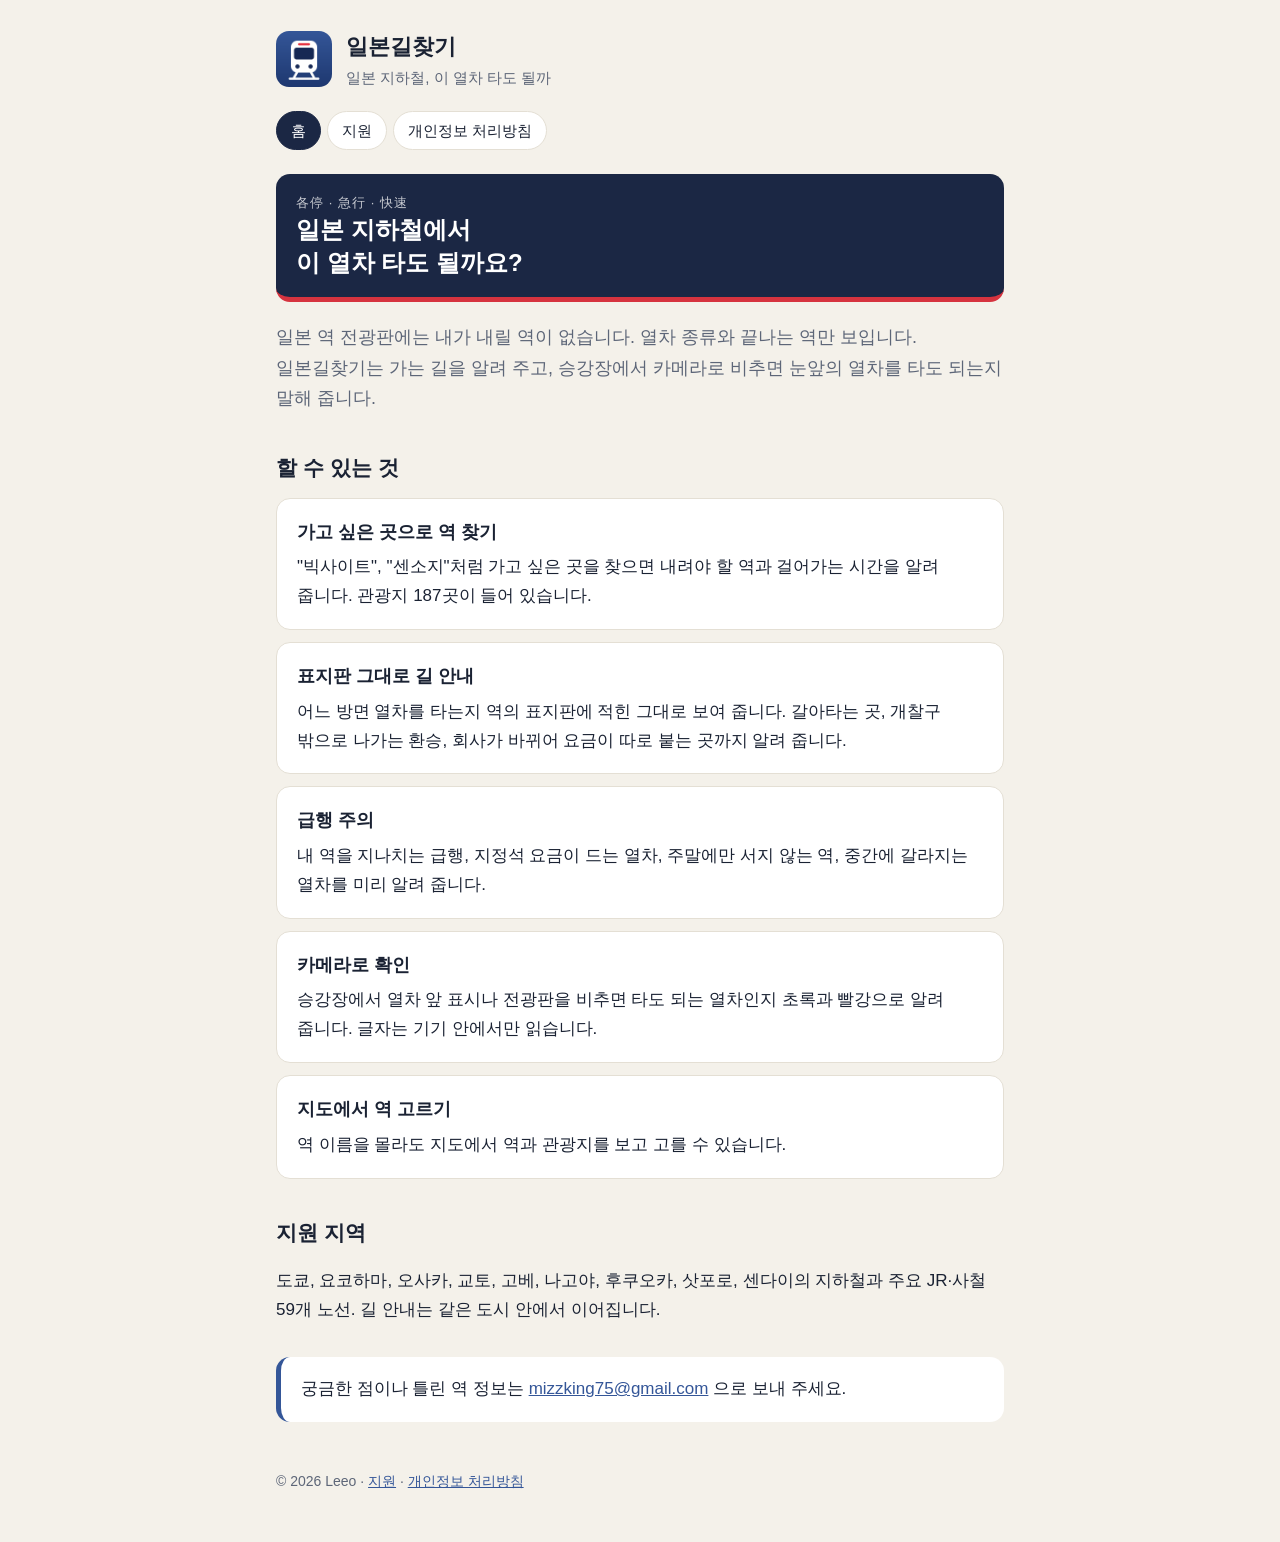
==== docs/index.html @ abe49763 "배포 준비: 스토어 문구·릴리즈 노트·스크린샷·헤더 그림(한국어), 소개·지원·개인정보 페이지, 급행 기준 소요 시간 - deploy.env (LOCALES=ko), predepl" ====
<!doctype html>
<html lang="ko">
<head>
<meta charset="utf-8">
<meta name="viewport" content="width=device-width,initial-scale=1">
<meta name="color-scheme" content="light dark">
<title>일본길찾기</title>
<meta name="description" content="일본 지하철에서 이 열차를 타도 되는지 카메라로 확인하는 길 안내 앱.">
<link rel="canonical" href="https://m1zz.github.io/JapanTransit/">
<link rel="alternate" hreflang="ko" href="https://m1zz.github.io/JapanTransit/">
<link rel="stylesheet" href="style.css">
<link rel="icon" href="icon.png">
<link rel="apple-touch-icon" href="icon.png">
</head>
<body>
<div class="container">

  <header class="site">
    <img src="icon.png" alt="일본길찾기 앱 아이콘">
    <div>
      <div class="title">일본길찾기</div>
      <div class="subtitle">일본 지하철, 이 열차 타도 될까</div>
    </div>
  </header>

  <nav class="pages" aria-label="페이지">
    <a href="index.html" aria-current="page">홈</a>
    <a href="support.html">지원</a>
    <a href="privacy.html">개인정보 처리방침</a>
  </nav>

  <main>
    <div class="sign">
      <div class="eyebrow">各停 · 急行 · 快速</div>
      <div class="big">일본 지하철에서<br>이 열차 타도 될까요?</div>
    </div>
    <p class="lead">일본 역 전광판에는 내가 내릴 역이 없습니다. 열차 종류와 끝나는 역만 보입니다.
    일본길찾기는 가는 길을 알려 주고, 승강장에서 카메라로 비추면 눈앞의 열차를 타도 되는지 말해 줍니다.</p>

    <h2>할 수 있는 것</h2>
    <div class="card">
      <h3>가고 싶은 곳으로 역 찾기</h3>
      <p>"빅사이트", "센소지"처럼 가고 싶은 곳을 찾으면 내려야 할 역과 걸어가는 시간을 알려 줍니다. 관광지 187곳이 들어 있습니다.</p>
    </div>
    <div class="card">
      <h3>표지판 그대로 길 안내</h3>
      <p>어느 방면 열차를 타는지 역의 표지판에 적힌 그대로 보여 줍니다. 갈아타는 곳, 개찰구 밖으로 나가는 환승, 회사가 바뀌어 요금이 따로 붙는 곳까지 알려 줍니다.</p>
    </div>
    <div class="card">
      <h3>급행 주의</h3>
      <p>내 역을 지나치는 급행, 지정석 요금이 드는 열차, 주말에만 서지 않는 역, 중간에 갈라지는 열차를 미리 알려 줍니다.</p>
    </div>
    <div class="card">
      <h3>카메라로 확인</h3>
      <p>승강장에서 열차 앞 표시나 전광판을 비추면 타도 되는 열차인지 초록과 빨강으로 알려 줍니다. 글자는 기기 안에서만 읽습니다.</p>
    </div>
    <div class="card">
      <h3>지도에서 역 고르기</h3>
      <p>역 이름을 몰라도 지도에서 역과 관광지를 보고 고를 수 있습니다.</p>
    </div>

    <h2>지원 지역</h2>
    <p>도쿄, 요코하마, 오사카, 교토, 고베, 나고야, 후쿠오카, 삿포로, 센다이의 지하철과 주요 JR·사철 59개 노선. 길 안내는 같은 도시 안에서 이어집니다.</p>

    <div class="contact">
      궁금한 점이나 틀린 역 정보는 <a href="mailto:mizzking75@gmail.com">mizzking75@gmail.com</a> 으로 보내 주세요.
    </div>
  </main>

  <footer class="site">
    © 2026 Leeo · <a href="support.html">지원</a> · <a href="privacy.html">개인정보 처리방침</a>
  </footer>
</div>
</body>
</html>
---- docs/style.css ----
:root {
  --paper: #F4F1EA; --card: #FFFFFF; --ink: #1A2233; --ink-soft: #5D6678;
  --hairline: #E4DFD4; --indigo: #345698; --vermilion: #D6333F; --sign: #1B2744;
}
@media (prefers-color-scheme: dark) {
  :root {
    --paper: #0E131E; --card: #182030; --ink: #ECEEF3; --ink-soft: #A3ABBB;
    --hairline: #273042; --indigo: #8FAEEE; --vermilion: #FF6B73; --sign: #222F4F;
  }
}
* { box-sizing: border-box; }
body {
  margin: 0; background: var(--paper); color: var(--ink);
  font: 17px/1.7 -apple-system, BlinkMacSystemFont, "Apple SD Gothic Neo", "Noto Sans KR", sans-serif;
  word-break: keep-all;
}
.container { max-width: 760px; margin: 0 auto; padding: 0 16px 48px; }
a { color: var(--indigo); }
header.site { display: flex; align-items: center; gap: 14px; padding: 28px 0 12px; }
header.site img { width: 56px; height: 56px; border-radius: 13px; }
header.site .title { font-size: 22px; font-weight: 800; }
header.site .subtitle { color: var(--ink-soft); font-size: 15px; }
nav.pages { display: flex; gap: 6px; flex-wrap: wrap; margin: 8px 0 24px; }
nav.pages a {
  padding: 6px 14px; border-radius: 999px; text-decoration: none; font-size: 15px;
  color: var(--ink); background: var(--card); border: 1px solid var(--hairline);
}
nav.pages a[aria-current] { background: var(--sign); color: #fff; border-color: var(--sign); }
h1 { font-size: 30px; line-height: 1.3; margin: 8px 0 8px; }
h2 { font-size: 21px; margin: 36px 0 12px; }
h3 { font-size: 18px; margin: 0 0 6px; }
.lead { color: var(--ink-soft); font-size: 18px; }
.sign {
  background: var(--sign); color: #fff; border-radius: 14px; padding: 18px 20px; margin: 20px 0;
  border-bottom: 5px solid var(--vermilion);
}
.sign .eyebrow { font-size: 13px; letter-spacing: .08em; opacity: .75; }
.sign .big { font-size: 24px; font-weight: 800; line-height: 1.35; }
.card {
  background: var(--card); border: 1px solid var(--hairline); border-radius: 14px;
  padding: 18px 20px; margin: 12px 0;
}
.card p { margin: 0; }
.card ul { margin: 6px 0 0; padding-left: 20px; }
.contact { margin-top: 32px; padding: 18px 20px; border-radius: 14px; background: var(--card); border-left: 5px solid var(--indigo); }
footer.site { margin-top: 48px; color: var(--ink-soft); font-size: 14px; }
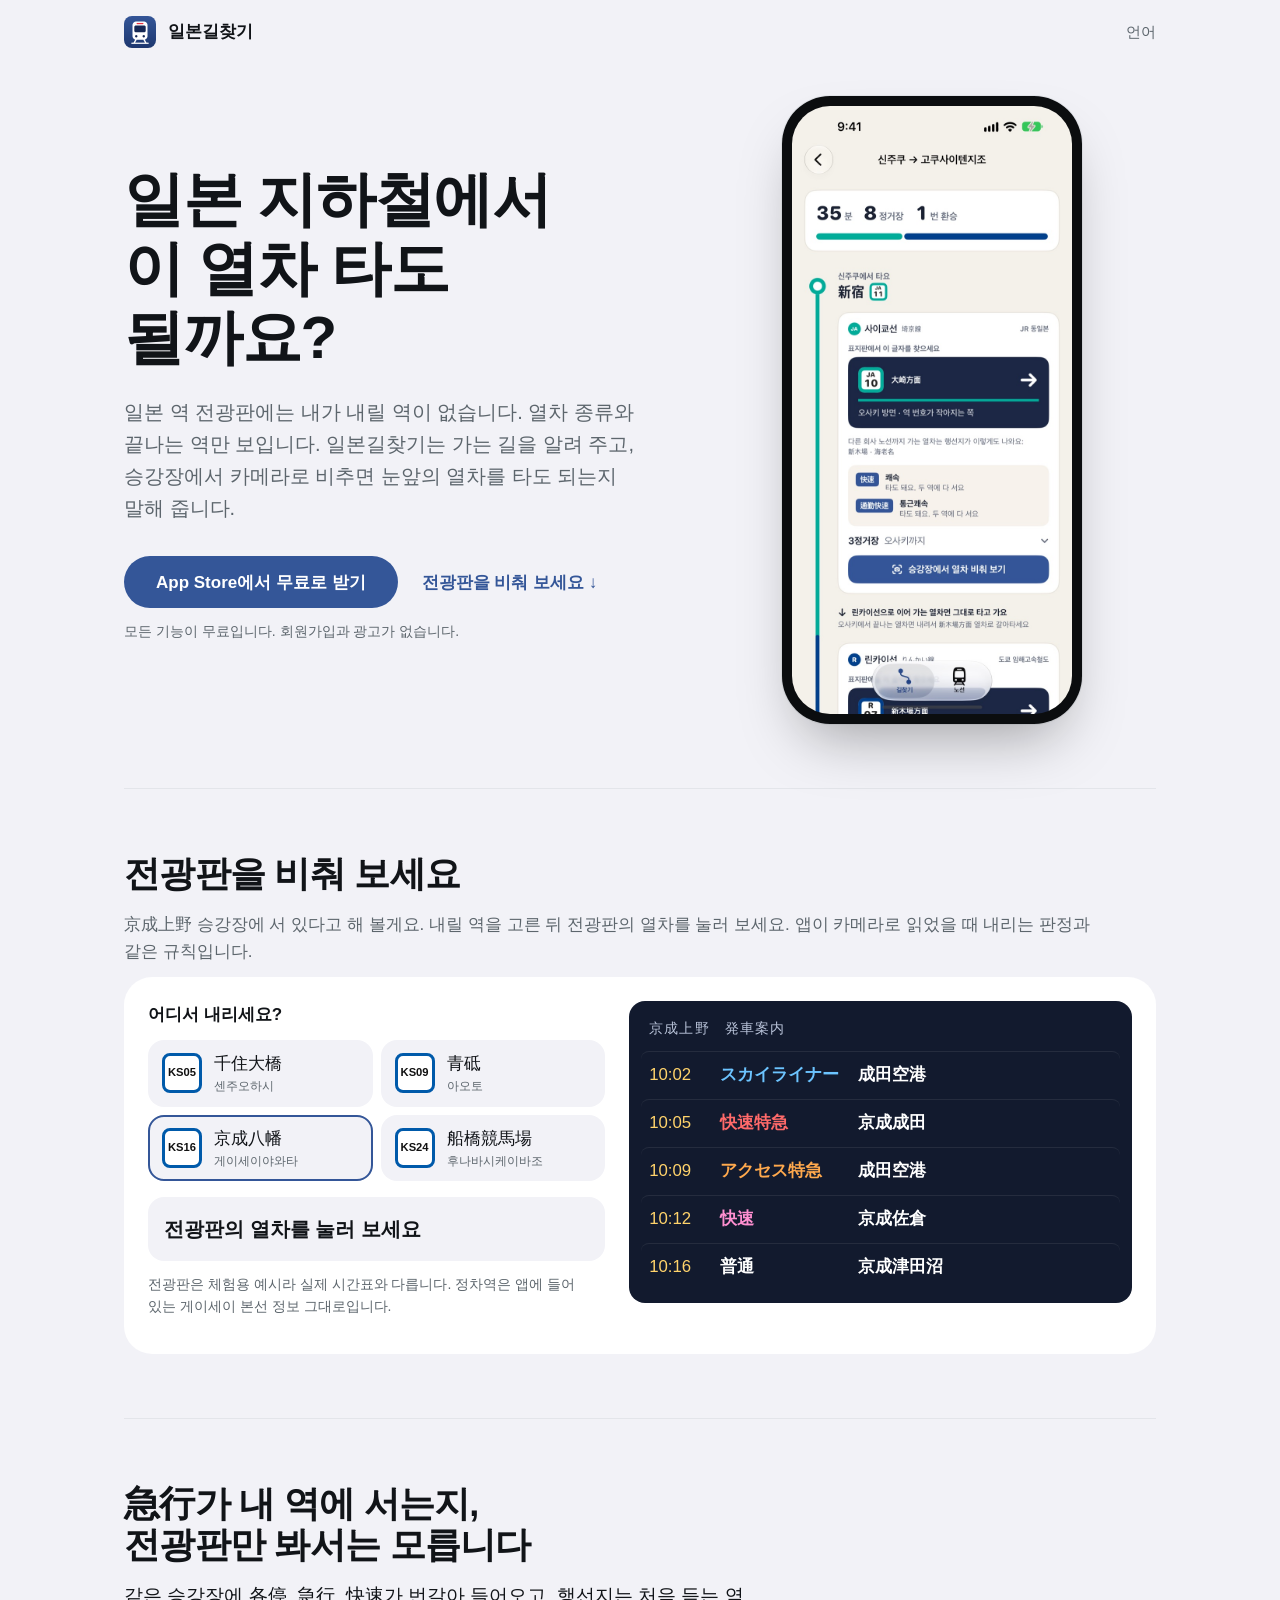
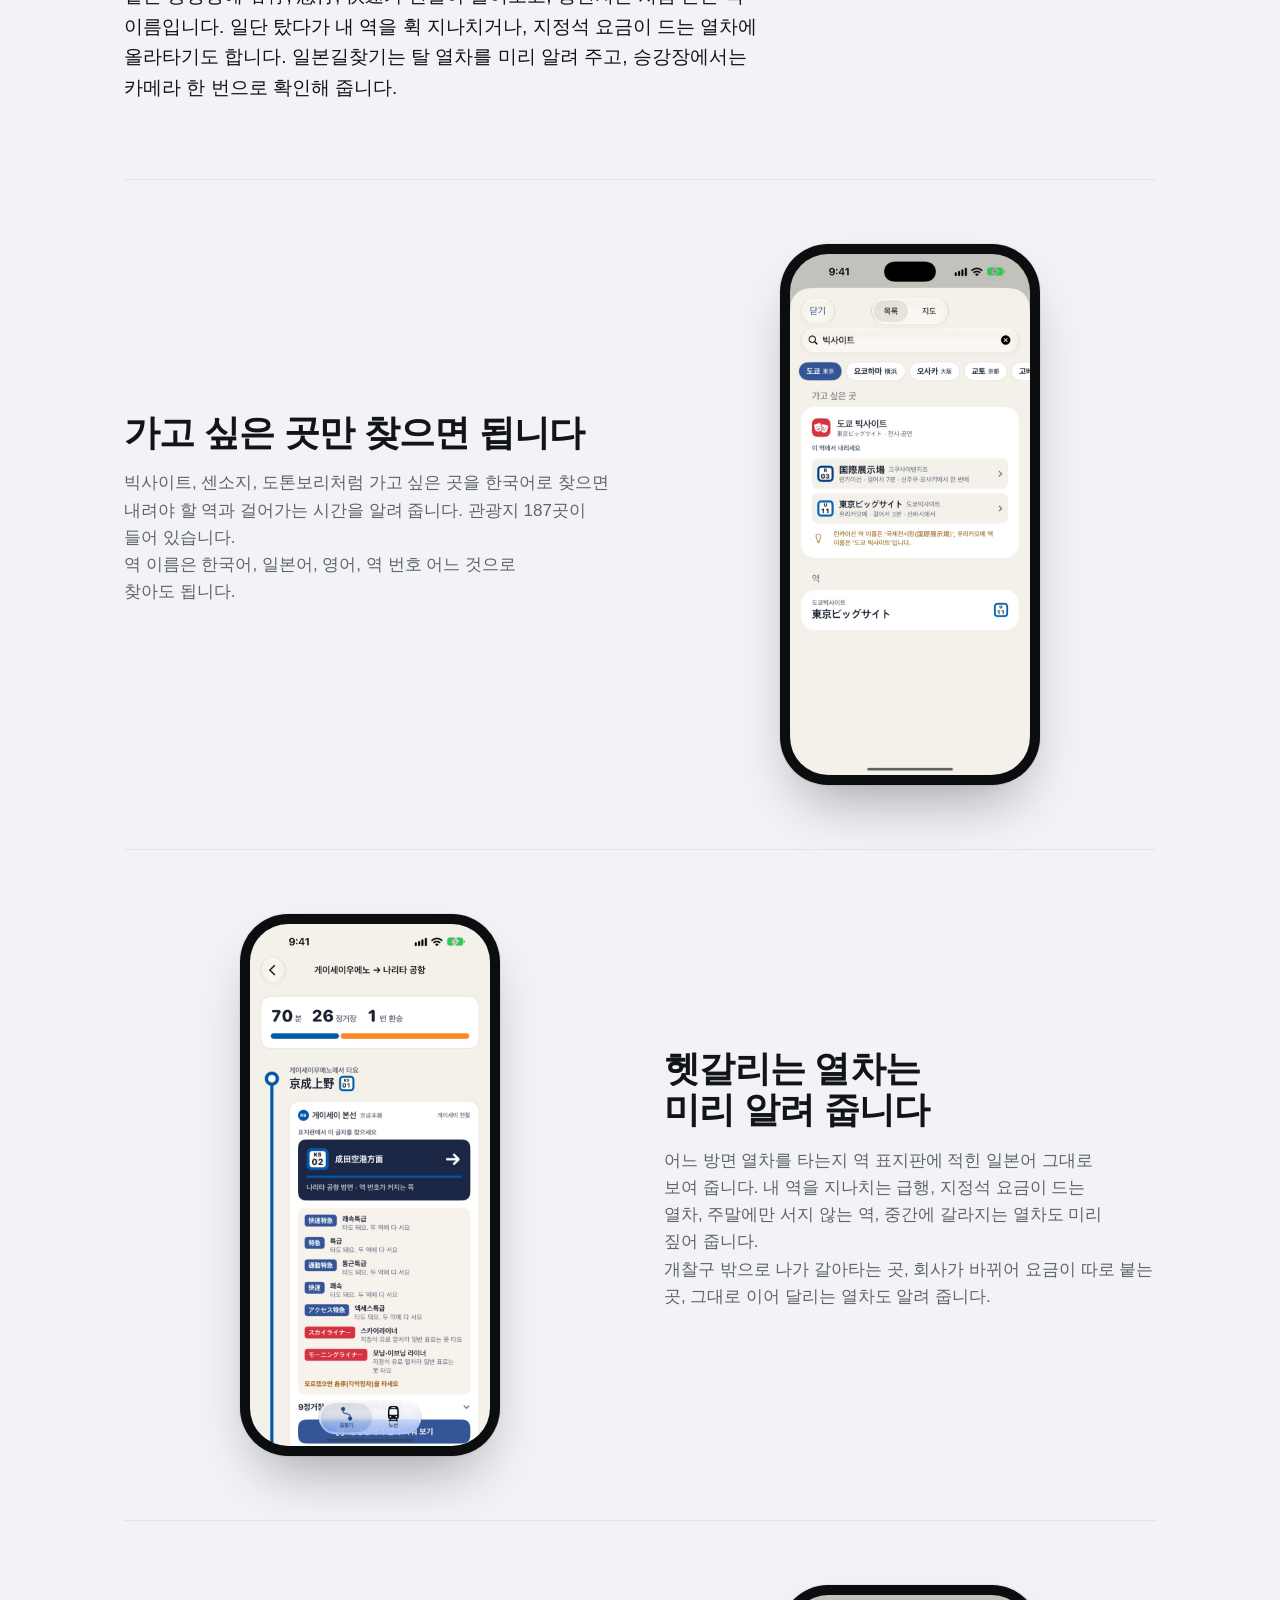
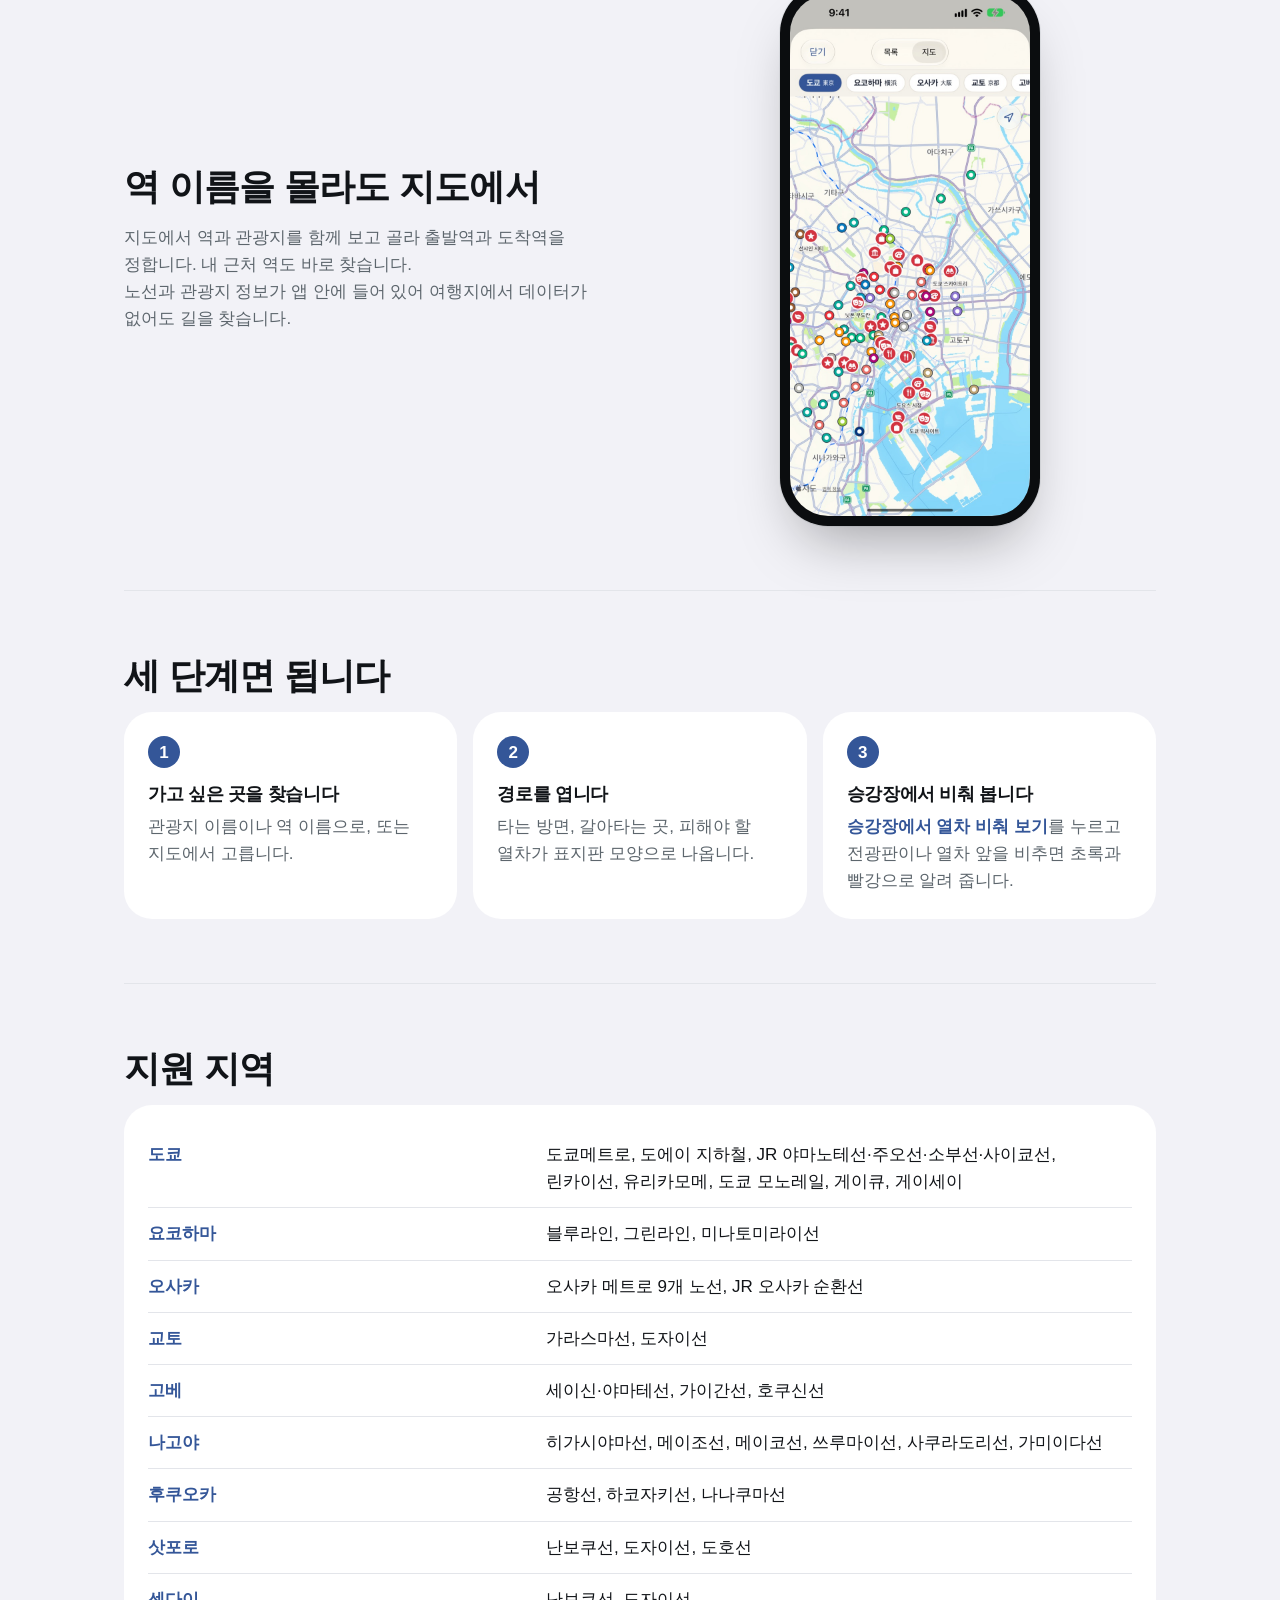
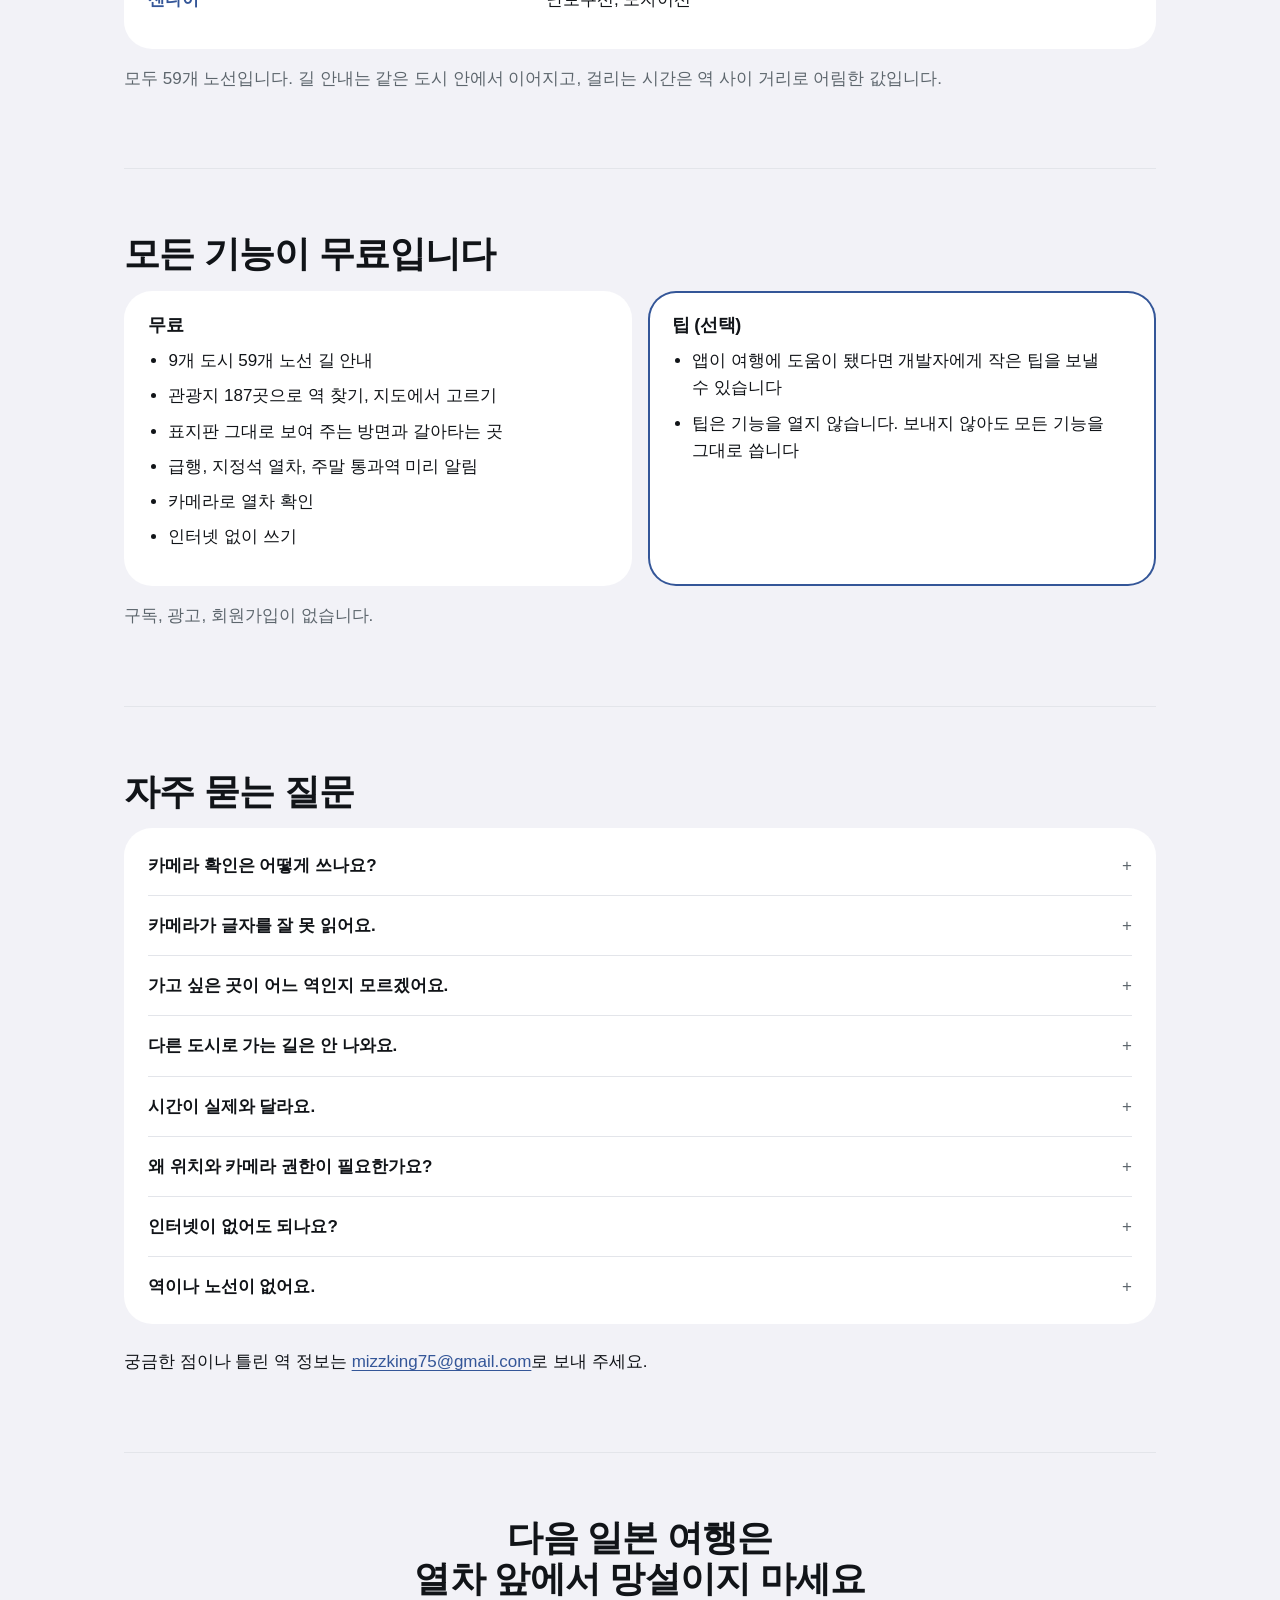
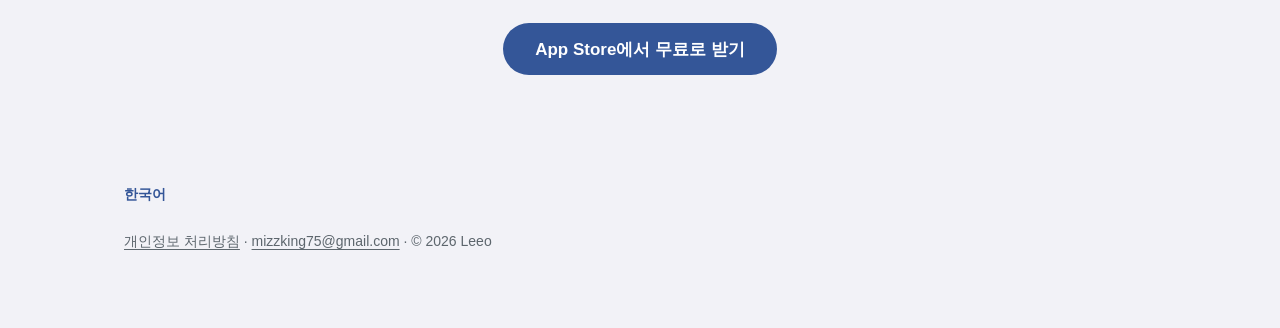
==== commit 64dfd799: "docs(소개 페이지): 공용 디자인으로 다시 만듦, 1개 언어, 전광판 판정 체험 Co-Authored-By: Claude Opus 5.5 <noreply@anthropic.co" ====
--- a/docs/index.html
+++ b/docs/index.html
@@ -1,75 +1,146 @@
 <!doctype html>
 <html lang="ko">
 <head>
-<meta charset="utf-8">
-<meta name="viewport" content="width=device-width,initial-scale=1">
-<meta name="color-scheme" content="light dark">
-<title>일본길찾기</title>
-<meta name="description" content="일본 지하철에서 이 열차를 타도 되는지 카메라로 확인하는 길 안내 앱.">
-<link rel="canonical" href="https://m1zz.github.io/JapanTransit/">
-<link rel="alternate" hreflang="ko" href="https://m1zz.github.io/JapanTransit/">
-<link rel="stylesheet" href="style.css">
-<link rel="icon" href="icon.png">
-<link rel="apple-touch-icon" href="icon.png">
+  <meta charset="utf-8">
+  <meta name="viewport" content="width=device-width, initial-scale=1">
+  <title>일본길찾기: 이 열차 타도 될까, 카메라로 확인하는 일본 지하철 안내</title>
+  <meta name="description" content="가고 싶은 곳만 찾으면 내릴 역과 타는 방면을 표지판 그대로 알려 주고, 승강장에서 열차를 비추면 타도 되는지 알려 주는 앱. 도쿄, 오사카 등 9개 도시.">
+  <meta name="theme-color" content="#345698" media="(prefers-color-scheme: light)">
+  <meta name="theme-color" content="#0E131E" media="(prefers-color-scheme: dark)">
+  <meta name="apple-itunes-app" content="app-id=6827173470">
+  <link rel="canonical" href="https://m1zz.github.io/JapanTransit/">
+  <link rel="alternate" hreflang="ko" href="https://m1zz.github.io/JapanTransit/">
+  <link rel="alternate" hreflang="x-default" href="https://m1zz.github.io/JapanTransit/">
+  <meta property="og:type" content="website">
+  <meta property="og:title" content="일본길찾기: 이 열차 타도 될까, 카메라로 확인하는 일본 지하철 안내">
+  <meta property="og:description" content="가고 싶은 곳만 찾으면 내릴 역과 타는 방면을 표지판 그대로 알려 주고, 승강장에서 열차를 비추면 타도 되는지 알려 주는 앱. 도쿄, 오사카 등 9개 도시.">
+  <meta property="og:url" content="https://m1zz.github.io/JapanTransit/">
+  <meta property="og:image" content="https://m1zz.github.io/JapanTransit/img/ko/og.jpg">
+  <meta name="twitter:card" content="summary_large_image">
+  <link rel="icon" href="icon.png">
+  <link rel="apple-touch-icon" href="icon.png">
+  <link rel="stylesheet" href="site.css">
+  <link rel="stylesheet" href="demo.css">
+  <style>:root{--accent:#345698}@media (prefers-color-scheme:dark){:root{--accent:#8FAEEE}}</style>
+  <script>document.documentElement.classList.add("js")</script>
 </head>
 <body>
-<div class="container">
-
-  <header class="site">
-    <img src="icon.png" alt="일본길찾기 앱 아이콘">
-    <div>
-      <div class="title">일본길찾기</div>
-      <div class="subtitle">일본 지하철, 이 열차 타도 될까</div>
-    </div>
+  <a class="skip" href="#main">본문으로 건너뛰기</a>
+  <header class="bar">
+    <a class="brand" href=""><img src="icon.png" alt="" width="32" height="32">일본길찾기</a>
+    <a class="lang-link" href="#languages">언어</a>
   </header>
 
-  <nav class="pages" aria-label="페이지">
-    <a href="index.html" aria-current="page">홈</a>
-    <a href="support.html">지원</a>
-    <a href="privacy.html">개인정보 처리방침</a>
-  </nav>
+  <main id="main">
+    <section class="hero">
+      <div class="copy">
+        <h1>일본 지하철에서<br>이 열차 타도 될까요?</h1>
+        <p class="lead">일본 역 전광판에는 내가 내릴 역이 없습니다. 열차 종류와 끝나는 역만 보입니다. 일본길찾기는 가는 길을 알려 주고, 승강장에서 카메라로 비추면 눈앞의 열차를 타도 되는지 말해 줍니다.</p>
+        <div class="actions"><a class="cta" href="https://apps.apple.com/app/id6827173470">App Store에서 무료로 받기</a><a class="try" href="#try">전광판을 비춰 보세요 ↓</a></div>
+        <p class="muted small">모든 기능이 무료입니다. 회원가입과 광고가 없습니다.</p>
+      </div>
+      <div class="phone"><img src="img/ko/route.jpg" alt="일본 지하철에서 이 열차 타도 될까요?" width="720" height="1564" decoding="async"></div>
+    </section>
 
-  <main>
-    <div class="sign">
-      <div class="eyebrow">各停 · 急行 · 快速</div>
-      <div class="big">일본 지하철에서<br>이 열차 타도 될까요?</div>
-    </div>
-    <p class="lead">일본 역 전광판에는 내가 내릴 역이 없습니다. 열차 종류와 끝나는 역만 보입니다.
-    일본길찾기는 가는 길을 알려 주고, 승강장에서 카메라로 비추면 눈앞의 열차를 타도 되는지 말해 줍니다.</p>
 
-    <h2>할 수 있는 것</h2>
-    <div class="card">
-      <h3>가고 싶은 곳으로 역 찾기</h3>
-      <p>"빅사이트", "센소지"처럼 가고 싶은 곳을 찾으면 내려야 할 역과 걸어가는 시간을 알려 줍니다. 관광지 187곳이 들어 있습니다.</p>
-    </div>
-    <div class="card">
-      <h3>표지판 그대로 길 안내</h3>
-      <p>어느 방면 열차를 타는지 역의 표지판에 적힌 그대로 보여 줍니다. 갈아타는 곳, 개찰구 밖으로 나가는 환승, 회사가 바뀌어 요금이 따로 붙는 곳까지 알려 줍니다.</p>
-    </div>
-    <div class="card">
-      <h3>급행 주의</h3>
-      <p>내 역을 지나치는 급행, 지정석 요금이 드는 열차, 주말에만 서지 않는 역, 중간에 갈라지는 열차를 미리 알려 줍니다.</p>
-    </div>
-    <div class="card">
-      <h3>카메라로 확인</h3>
-      <p>승강장에서 열차 앞 표시나 전광판을 비추면 타도 되는 열차인지 초록과 빨강으로 알려 줍니다. 글자는 기기 안에서만 읽습니다.</p>
-    </div>
-    <div class="card">
-      <h3>지도에서 역 고르기</h3>
-      <p>역 이름을 몰라도 지도에서 역과 관광지를 보고 고를 수 있습니다.</p>
-    </div>
+    <section class="reveal" id="try">
+      <h2>전광판을 비춰 보세요</h2>
+      <p class="muted">京成上野 승강장에 서 있다고 해 볼게요. 내릴 역을 고른 뒤 전광판의 열차를 눌러 보세요. 앱이 카메라로 읽었을 때 내리는 판정과 같은 규칙입니다.</p>
+      <div id="demo" class="card demo-card" data-text="{&quot;title&quot;: &quot;전광판을 비춰 보세요&quot;, &quot;lead&quot;: &quot;京成上野 승강장에 서 있다고 해 볼게요. 내릴 역을 고른 뒤 전광판의 열차를 눌러 보세요. 앱이 카메라로 읽었을 때 내리는 판정과 같은 규칙입니다.&quot;, &quot;pick&quot;: &quot;어디서 내리세요?&quot;, &quot;board&quot;: &quot;京成上野　発車案内&quot;, &quot;idle&quot;: &quot;전광판의 열차를 눌러 보세요&quot;, &quot;ok&quot;: &quot;타세요&quot;, &quot;okDetail&quot;: &quot;{dest}({destKo}) 방향이 맞아요. {name} 열차는 {to}에 서요.&quot;, &quot;skip&quot;: &quot;이 열차는 타지 마세요&quot;, &quot;skipDetail&quot;: &quot;{name} 열차는 {to}에 서지 않아요. 모든 역에 서는 普通(보통)을 타세요.&quot;, &quot;paidDetail&quot;: &quot;지정석 유료 열차라 일반 표로는 못 타요. 모든 역에 서는 普通(보통)을 타세요.&quot;, &quot;note&quot;: &quot;전광판은 체험용 예시라 실제 시간표와 다릅니다. 정차역은 앱에 들어 있는 게이세이 본선 정보 그대로입니다.&quot;}"></div>
+    </section>
 
-    <h2>지원 지역</h2>
-    <p>도쿄, 요코하마, 오사카, 교토, 고베, 나고야, 후쿠오카, 삿포로, 센다이의 지하철과 주요 JR·사철 59개 노선. 길 안내는 같은 도시 안에서 이어집니다.</p>
+    <section class="problem reveal">
+      <h2>急行가 내 역에 서는지, 전광판만 봐서는 모릅니다</h2>
+      <p>같은 승강장에 各停, 急行, 快速가 번갈아 들어오고, 행선지는 처음 듣는 역 이름입니다. 일단 탔다가 내 역을 휙 지나치거나, 지정석 요금이 드는 열차에 올라타기도 합니다. 일본길찾기는 탈 열차를 미리 알려 주고, 승강장에서는 카메라 한 번으로 확인해 줍니다.</p>
+    </section>
 
-    <div class="contact">
-      궁금한 점이나 틀린 역 정보는 <a href="mailto:mizzking75@gmail.com">mizzking75@gmail.com</a> 으로 보내 주세요.
-    </div>
+    <section class="feature reveal">
+      <div class="copy">
+        <h2>가고 싶은 곳만 찾으면 됩니다</h2>
+        <p>빅사이트, 센소지, 도톤보리처럼 가고 싶은 곳을 한국어로 찾으면 내려야 할 역과 걸어가는 시간을 알려 줍니다. 관광지 187곳이 들어 있습니다.<br>역 이름은 한국어, 일본어, 영어, 역 번호 어느 것으로 찾아도 됩니다.</p>
+      </div>
+      <div class="phone"><img src="img/ko/place.jpg" alt="가고 싶은 곳만 찾으면 됩니다" width="720" height="1564" loading="lazy" decoding="async"></div>
+    </section>
+
+    <section class="feature reveal">
+      <div class="copy">
+        <h2>헷갈리는 열차는 미리 알려 줍니다</h2>
+        <p>어느 방면 열차를 타는지 역 표지판에 적힌 일본어 그대로 보여 줍니다. 내 역을 지나치는 급행, 지정석 요금이 드는 열차, 주말에만 서지 않는 역, 중간에 갈라지는 열차도 미리 짚어 줍니다.<br>개찰구 밖으로 나가 갈아타는 곳, 회사가 바뀌어 요금이 따로 붙는 곳, 그대로 이어 달리는 열차도 알려 줍니다.</p>
+      </div>
+      <div class="phone"><img src="img/ko/express.jpg" alt="헷갈리는 열차는 미리 알려 줍니다" width="720" height="1564" loading="lazy" decoding="async"></div>
+    </section>
+
+    <section class="feature reveal">
+      <div class="copy">
+        <h2>역 이름을 몰라도 지도에서</h2>
+        <p>지도에서 역과 관광지를 함께 보고 골라 출발역과 도착역을 정합니다. 내 근처 역도 바로 찾습니다.<br>노선과 관광지 정보가 앱 안에 들어 있어 여행지에서 데이터가 없어도 길을 찾습니다.</p>
+      </div>
+      <div class="phone"><img src="img/ko/map.jpg" alt="역 이름을 몰라도 지도에서" width="720" height="1564" loading="lazy" decoding="async"></div>
+    </section>
+
+    <section class="reveal">
+      <h2>세 단계면 됩니다</h2>
+      <ol class="steps"><li class="card"><span class="n">1</span><h3>가고 싶은 곳을 찾습니다</h3><p>관광지 이름이나 역 이름으로, 또는 지도에서 고릅니다.</p></li>
+<li class="card"><span class="n">2</span><h3>경로를 엽니다</h3><p>타는 방면, 갈아타는 곳, 피해야 할 열차가 표지판 모양으로 나옵니다.</p></li>
+<li class="card"><span class="n">3</span><h3>승강장에서 비춰 봅니다</h3><p><code>승강장에서 열차 비춰 보기</code>를 누르고 전광판이나 열차 앞을 비추면 초록과 빨강으로 알려 줍니다.</p></li></ol>
+    </section>
+
+    <section class="reveal" id="commands">
+      <h2>지원 지역</h2>
+      <div class="card table">
+        <dl><div><dt>도쿄</dt><dd>도쿄메트로, 도에이 지하철, JR 야마노테선·주오선·소부선·사이쿄선, 린카이선, 유리카모메, 도쿄 모노레일, 게이큐, 게이세이</dd></div><div><dt>요코하마</dt><dd>블루라인, 그린라인, 미나토미라이선</dd></div><div><dt>오사카</dt><dd>오사카 메트로 9개 노선, JR 오사카 순환선</dd></div><div><dt>교토</dt><dd>가라스마선, 도자이선</dd></div><div><dt>고베</dt><dd>세이신·야마테선, 가이간선, 호쿠신선</dd></div><div><dt>나고야</dt><dd>히가시야마선, 메이조선, 메이코선, 쓰루마이선, 사쿠라도리선, 가미이다선</dd></div><div><dt>후쿠오카</dt><dd>공항선, 하코자키선, 나나쿠마선</dd></div><div><dt>삿포로</dt><dd>난보쿠선, 도자이선, 도호선</dd></div><div><dt>센다이</dt><dd>난보쿠선, 도자이선</dd></div></dl>
+      </div>
+      <p class="muted">모두 59개 노선입니다. 길 안내는 같은 도시 안에서 이어지고, 걸리는 시간은 역 사이 거리로 어림한 값입니다.</p>
+    </section>
+
+
+    <section class="reveal" id="pricing">
+      <h2>모든 기능이 무료입니다</h2>
+      <div class="plans">
+        <div class="card plan free">
+          <h3>무료</h3>
+          <ul><li>9개 도시 59개 노선 길 안내</li><li>관광지 187곳으로 역 찾기, 지도에서 고르기</li><li>표지판 그대로 보여 주는 방면과 갈아타는 곳</li><li>급행, 지정석 열차, 주말 통과역 미리 알림</li><li>카메라로 열차 확인</li><li>인터넷 없이 쓰기</li></ul>
+          
+        </div>
+        <div class="card plan pro">
+          <h3>팁 (선택)</h3>
+          <ul><li>앱이 여행에 도움이 됐다면 개발자에게 작은 팁을 보낼 수 있습니다</li><li>팁은 기능을 열지 않습니다. 보내지 않아도 모든 기능을 그대로 씁니다</li></ul>
+          
+        </div>
+      </div>
+      <p class="muted">구독, 광고, 회원가입이 없습니다.</p>
+    </section>
+
+    <section class="reveal" id="faq">
+      <h2>자주 묻는 질문</h2>
+      <div class="faq"><details><summary>카메라 확인은 어떻게 쓰나요?</summary><p>경로를 연 뒤 타는 구간의 <code>승강장에서 열차 비춰 보기</code>를 누르고, 승강장의 전광판이나 열차 앞의 행선지 표시를 화면에 크게 비춰 주세요. 초록이면 타도 되는 열차, 빨강이면 반대 방향이거나 내 역에 서지 않는 열차입니다.</p></details>
+<details><summary>카메라가 글자를 잘 못 읽어요.</summary><p>어둡거나 멀거나 비스듬하면 읽기 어렵습니다. 가까이서 정면으로 비춰 보세요. 결과는 참고용이니, 헷갈리면 역의 표지판과 안내도 함께 확인해 주세요.</p></details>
+<details><summary>가고 싶은 곳이 어느 역인지 모르겠어요.</summary><p>역 고르기 화면에서 관광지 이름을 한국어나 일본어로 찾아보세요. 가까운 역과 걸어가는 시간이 함께 나옵니다. 위쪽의 <code>지도</code>로 바꾸면 관광지와 역을 지도에서 함께 볼 수 있습니다.</p></details>
+<details><summary>다른 도시로 가는 길은 안 나와요.</summary><p>지금은 같은 도시 안의 지하철과 전철만 잇습니다. 도쿄에서 오사카처럼 신칸센으로 가는 길은 아직 안내하지 않습니다.</p></details>
+<details><summary>시간이 실제와 달라요.</summary><p>걸리는 시간은 역 사이 거리로 어림한 값입니다. 실제 시간표와 운행 상황은 역의 안내를 따라 주세요.</p></details>
+<details><summary>왜 위치와 카메라 권한이 필요한가요?</summary><p>위치는 내 근처 역을 찾을 때만, 카메라는 전광판과 열차 앞 표시를 읽을 때만 씁니다. 둘 다 기기 안에서만 쓰고 저장하거나 보내지 않습니다. 허용하지 않아도 역을 직접 골라 길 안내를 쓸 수 있습니다.</p></details>
+<details><summary>인터넷이 없어도 되나요?</summary><p>네. 노선과 관광지 정보가 앱 안에 들어 있어 길 찾기와 카메라 확인 모두 인터넷 없이 됩니다.</p></details>
+<details><summary>역이나 노선이 없어요.</summary><p>역 이름과 노선을 메일로 알려 주시면 다음 업데이트에 반영하겠습니다. 틀린 역 정보도 알려 주세요.</p></details></div>
+      <p class="contact">궁금한 점이나 틀린 역 정보는 <a href="mailto:mizzking75@gmail.com">mizzking75@gmail.com</a>로 보내 주세요.</p>
+    </section>
+
+    <section class="closing reveal">
+      <h2>다음 일본 여행은<br>열차 앞에서 망설이지 마세요</h2>
+      <a class="cta" href="https://apps.apple.com/app/id6827173470">App Store에서 무료로 받기</a>
+    </section>
   </main>
 
-  <footer class="site">
-    © 2026 Leeo · <a href="support.html">지원</a> · <a href="privacy.html">개인정보 처리방침</a>
+  <footer>
+    <nav id="languages" class="langs" aria-label="언어"><a href="" hreflang="ko" lang="ko" aria-current="page">한국어</a></nav>
+    <p><a href="privacy.html">개인정보 처리방침</a> · <a href="mailto:mizzking75@gmail.com">mizzking75@gmail.com</a> · © 2026 Leeo</p>
   </footer>
-</div>
+
+  <script>
+    const io = new IntersectionObserver(es => es.forEach(e => {
+      if (e.isIntersecting) { e.target.classList.add("in"); io.unobserve(e.target) }
+    }), { rootMargin: "0px 0px -10% 0px" });
+    document.querySelectorAll(".reveal").forEach(el => io.observe(el));
+  </script>
+  <script src="demo.js"></script>
 </body>
 </html>
--- a/docs/site.css
+++ b/docs/site.css
@@ -0,0 +1,157 @@
+/* 앱 소개 페이지 공용 디자인. sitegen.py 가 각 레포 docs/ 로 복사한다 — 여기서만 고친다.
+   앱마다 다른 것은 --accent 하나(페이지 <style> 에서 넣는다). */
+
+:root {
+  --bg: #f2f2f7; --surface: #fff; --text: #111418; --muted: #5d666d; --line: #e3e5ea;
+  --on-accent: #fff;
+  --r-outer: 28px; --r-inner: 16px;          /* 안쪽 = 바깥 - 여백(12) */
+  --s1: 4px; --s2: 8px; --s3: 12px; --s4: 16px; --s5: 24px; --s6: 32px; --s7: 48px; --s8: 64px; --s9: 96px;
+  --ease: cubic-bezier(0.22, 1, 0.36, 1);
+  color-scheme: light dark;
+}
+@media (prefers-color-scheme: dark) {
+  :root { --bg: #0a0d0f; --surface: #141a1d; --text: #eef3f5; --muted: #93a0a6; --line: #232c30; --on-accent: #0a0d0f; }
+}
+
+* { box-sizing: border-box; }
+html { scroll-behavior: smooth; -webkit-text-size-adjust: 100%; }
+body {
+  margin: 0; background: var(--bg); color: var(--text);
+  font: 17px/1.6 -apple-system, BlinkMacSystemFont, "SF Pro Text", "Apple SD Gothic Neo", "Hiragino Sans",
+        "PingFang SC", "Segoe UI", Roboto, "Noto Sans", "Noto Sans KR", "Noto Sans JP", "Noto Sans SC", sans-serif;
+  -webkit-font-smoothing: antialiased;
+}
+:lang(ko) { word-break: keep-all; }
+:lang(ja) { word-break: auto-phrase; }   /* 일본어: 단어 가운데서 줄이 바뀌지 않게 (지원하는 브라우저만) */
+h1, h2, h3 { text-wrap: balance; margin: 0; line-height: 1.15; letter-spacing: -0.02em; }
+p, li, dd, summary { text-wrap: pretty; }
+h1 { font-size: clamp(2.25rem, 6vw, 3.75rem); font-weight: 700; }
+h2 { font-size: clamp(1.625rem, 3.6vw, 2.25rem); font-weight: 700; margin-bottom: var(--s4); }
+h3 { font-size: 1.125rem; font-weight: 600; }
+p { margin: 0 0 var(--s3); }
+a { color: var(--accent); text-underline-offset: 3px; }
+code { font: inherit; font-weight: 600; color: var(--accent); }
+.muted { color: var(--muted); }
+.small { font-size: 0.875rem; }
+
+/* 키보드 사용자: 본문 바로가기, 눈에 보이는 초점 */
+.skip { position: absolute; left: var(--s4); top: -100px; padding: var(--s2) var(--s4);
+        background: var(--surface); border-radius: var(--r-inner); z-index: 10; }
+.skip:focus { top: var(--s4); }
+:focus-visible { outline: 3px solid var(--accent); outline-offset: 3px; border-radius: 8px; }
+
+/* 위 막대 */
+.bar { display: flex; align-items: center; justify-content: space-between;
+       max-width: 1080px; margin: 0 auto; padding: var(--s4) var(--s5); }
+.brand { display: flex; align-items: center; gap: var(--s3); color: var(--text); text-decoration: none; font-weight: 600; }
+.brand img { border-radius: 8px; }
+.lang-link { color: var(--muted); text-decoration: none; font-size: 0.9375rem; }
+.lang-link:hover { color: var(--text); }
+
+main { max-width: 1080px; margin: 0 auto; padding: 0 var(--s5); }
+main > section { padding: var(--s8) 0; }
+main > section + section { border-top: 1px solid var(--line); }
+
+/* 첫 화면: 무엇을 해 주는지 + 받기 + 실제 화면 */
+.hero { display: grid; grid-template-columns: 1.2fr 1fr; gap: var(--s7); align-items: center; padding-top: var(--s6) !important; }
+.hero h1 { margin-bottom: var(--s5); max-width: 14em; }
+.lead { font-size: 1.25rem; color: var(--muted); max-width: 32em; margin-bottom: var(--s6); }
+
+.cta { display: inline-flex; align-items: center; min-height: 52px; padding: 0 var(--s6);
+       background: var(--accent); color: var(--on-accent); border-radius: 999px;
+       font-weight: 600; text-decoration: none; margin-bottom: var(--s3);
+       transition: transform .2s var(--ease), filter .2s var(--ease), box-shadow .2s var(--ease); }
+.cta:hover { filter: brightness(1.08); transform: translateY(-1px);
+             box-shadow: 0 8px 24px color-mix(in srgb, var(--accent) 35%, transparent); }
+.cta:active { transform: translateY(0) scale(.98); filter: brightness(.95); }
+
+.actions { display: flex; flex-wrap: wrap; align-items: center; gap: var(--s2) var(--s5); }
+.try { font-weight: 600; text-decoration: none; margin-bottom: var(--s3); }
+.try:hover { text-decoration: underline; }
+
+/* 아이폰 화면 */
+.phone { justify-self: center; width: min(300px, 72vw); padding: 10px; border-radius: 48px;
+         background: #0b0d0f; box-shadow: 0 30px 60px -20px rgb(0 0 0 / .35), 0 0 0 1px var(--line); }
+.phone img, .phone video { display: block; width: 100%; height: auto; border-radius: 38px; }
+.plain { justify-self: center; width: 100%; }
+.plain img, .plain video { display: block; width: 100%; height: auto; border-radius: var(--r-inner);
+                           box-shadow: 0 24px 48px -20px rgb(0 0 0 / .3), 0 0 0 1px var(--line); }
+
+/* 문제 */
+.problem > * { max-width: 40rem; }
+.problem p { font-size: 1.1875rem; }
+
+/* 좋아지는 점: 글과 화면을 번갈아 */
+.feature { display: grid; grid-template-columns: 1fr 1fr; gap: var(--s7); align-items: center; }
+.feature:nth-of-type(odd) .copy { order: 2; }
+.feature .phone { width: min(260px, 66vw); }
+.feature .plain { max-width: 520px; }
+.feature p { font-size: 1.0625rem; color: var(--muted); max-width: 30em; }
+
+/* 시작하기 */
+.card { background: var(--surface); border-radius: var(--r-outer); padding: var(--s5); }
+.steps { list-style: none; padding: 0; margin: 0; display: grid; grid-template-columns: repeat(3, 1fr); gap: var(--s4); }
+.steps .n { display: inline-grid; place-items: center; width: 32px; height: 32px; border-radius: 50%;
+            background: var(--accent); color: var(--on-accent); font-weight: 700; margin-bottom: var(--s4); }
+.steps h3 { margin-bottom: var(--s2); }
+.steps p { color: var(--muted); margin: 0; }
+
+/* 명령표 */
+.table dl { margin: 0; }
+.table div { display: grid; grid-template-columns: minmax(0, 22em) minmax(0, 1fr); gap: var(--s5);
+             padding: var(--s3) 0; border-bottom: 1px solid var(--line); }
+.table div:last-child { border-bottom: 0; }
+.table dt { font-weight: 600; color: var(--accent); }
+.table dd { margin: 0; }
+#commands .muted { margin-top: var(--s4); }
+
+/* 가격 */
+.plans { display: grid; grid-template-columns: 1fr 1fr; gap: var(--s4); margin-bottom: var(--s4); }
+.plan h3 { margin-bottom: var(--s3); }
+.plan ul { margin: 0 0 var(--s3); padding-left: 1.2em; }
+.plan li { margin-bottom: var(--s2); }
+.plan.pro { box-shadow: inset 0 0 0 2px var(--accent); }
+
+/* 자주 묻는 질문 */
+.faq { background: var(--surface); border-radius: var(--r-outer); padding: var(--s2) var(--s5); }
+details { border-bottom: 1px solid var(--line); }
+details:last-child { border-bottom: 0; }
+summary { cursor: pointer; list-style: none; padding: var(--s4) var(--s6) var(--s4) 0; font-weight: 600; position: relative; }
+summary::-webkit-details-marker { display: none; }
+summary::after { content: "+"; position: absolute; right: 0; top: var(--s4); color: var(--muted);
+                 font-weight: 400; transition: transform .25s var(--ease); }
+details[open] summary::after { transform: rotate(45deg); }
+summary:hover { color: var(--accent); }
+details p { color: var(--muted); padding-bottom: var(--s4); margin: 0; }
+.contact { margin-top: var(--s5); }
+
+/* 마지막 받기 */
+.closing { text-align: center; }
+.closing h2 { margin-bottom: var(--s5); }
+
+footer { max-width: 1080px; margin: 0 auto; padding: var(--s6) var(--s5) var(--s8); color: var(--muted); font-size: 0.875rem; }
+.langs { display: flex; flex-wrap: wrap; gap: var(--s2) var(--s4); margin-bottom: var(--s5); }
+.langs a { color: var(--muted); text-decoration: none; }
+.langs a:hover { color: var(--text); }
+.langs a[aria-current] { color: var(--accent); font-weight: 600; }
+footer a { color: inherit; }
+
+/* 스크롤하면 부드럽게 나타난다. 스크립트가 없거나 동작 줄이기를 켰으면 처음부터 보인다. */
+.js .reveal { opacity: 0; transform: translateY(24px); transition: opacity .8s var(--ease), transform .8s var(--ease); }
+.js .reveal.in { opacity: 1; transform: none; }
+@media (prefers-reduced-motion: reduce) {
+  html { scroll-behavior: auto; }
+  .js .reveal { opacity: 1; transform: none; transition: none; }
+  .cta { transition: none; }
+}
+
+@media (max-width: 760px) {
+  main { padding: 0 var(--s4); }
+  .bar, footer { padding-left: var(--s4); padding-right: var(--s4); }
+  main > section { padding: var(--s7) 0; }
+  .hero, .feature { grid-template-columns: 1fr; gap: var(--s6); }
+  .hero { text-align: left; }
+  .feature:nth-of-type(odd) .copy { order: 0; }
+  .steps, .plans { grid-template-columns: 1fr; }
+  .table div { grid-template-columns: 1fr; gap: var(--s1); }
+}
--- a/docs/demo.css
+++ b/docs/demo.css
@@ -0,0 +1,41 @@
+/* 일본길찾기 웹 체험. 전광판은 역의 LED 발차 안내처럼 남색 바탕, 판정은 앱의 카메라 화면처럼 초록과 빨강. */
+.demo-card { display: grid; grid-template-columns: 1fr 1.1fr; gap: var(--s5); align-items: start; }
+.jt-label { font-weight: 600; margin-bottom: var(--s3); }
+.jt-dests { display: grid; grid-template-columns: 1fr 1fr; gap: var(--s2); margin-bottom: var(--s4); }
+.jt-dest { display: flex; align-items: center; gap: var(--s3); min-height: 56px; padding: var(--s2) var(--s3);
+           font: inherit; text-align: left; color: var(--text); background: var(--bg); border: 2px solid transparent;
+           border-radius: var(--r-inner); cursor: pointer; transition: border-color .15s var(--ease), transform .15s var(--ease); }
+.jt-dest:active { transform: scale(.97); }
+.jt-dest[aria-checked="true"] { border-color: var(--accent); }
+.jt-dest small { display: block; font-size: .75rem; color: var(--muted); }
+.jt-code { flex: none; display: grid; place-items: center; width: 40px; height: 40px; border-radius: 8px;
+           border: 3px solid #005AAA; background: #fff; color: #111; font-size: .7rem; font-weight: 800; }
+
+.jt-board { background: #121a2e; border-radius: var(--r-inner); padding: var(--s3); color: #fff;
+            font-family: "Hiragino Sans", "Noto Sans JP", sans-serif; }
+.jt-head { font-size: .875rem; color: #b9c3d9; padding: var(--s1) var(--s2) var(--s3); letter-spacing: .08em; }
+.jt-row { display: grid; grid-template-columns: 3.5em 7.5em 1fr; align-items: center; gap: var(--s3); width: 100%;
+          min-height: 48px; padding: var(--s2); font: inherit; font-size: 1.05rem; color: #fff; text-align: left;
+          background: transparent; border: 0; border-top: 1px solid rgb(255 255 255 / .08); cursor: pointer;
+          border-radius: 8px; transition: background .15s var(--ease); }
+.jt-row:hover { background: rgb(255 255 255 / .06); }
+.jt-row.on { background: rgb(255 255 255 / .14); }
+.jt-time { font-variant-numeric: tabular-nums; color: #ffd36b; }
+.jt-type { font-weight: 700; white-space: nowrap; }
+.jt-type.sky { color: #6cc4ff; } .jt-type.kt { color: #ff6a6a; } .jt-type.ac { color: #ffa94d; }
+.jt-type.ks { color: #ff8fd0; } .jt-type.lo { color: #fff; }
+.jt-to { font-weight: 600; }
+.demo-card:not([data-used]) .jt-row:nth-child(3) { animation: jt-hint 1.6s var(--ease) infinite; }
+@keyframes jt-hint { 50% { background: rgb(255 255 255 / .12); } }
+
+.jt-verdict { border-radius: var(--r-inner); padding: var(--s4); margin-bottom: var(--s3); background: var(--bg);
+              transition: background .2s var(--ease), color .2s var(--ease); }
+.jt-verdict strong { display: block; font-size: 1.25rem; }
+.jt-verdict p { margin: var(--s1) 0 0; }
+.jt-verdict p:empty { display: none; }
+.jt-verdict.ok { background: #1f8f4a; color: #fff; }
+.jt-verdict.no { background: #c42d3a; color: #fff; }
+
+@media (prefers-reduced-motion: reduce) { .demo-card .jt-row { animation: none; } }
+@media (max-width: 760px) { .demo-card { grid-template-columns: 1fr; } .jt-board { order: -1; } }
+@media (max-width: 380px) { .jt-row { grid-template-columns: 3.2em 6.6em 1fr; font-size: .95rem; gap: var(--s2); } }
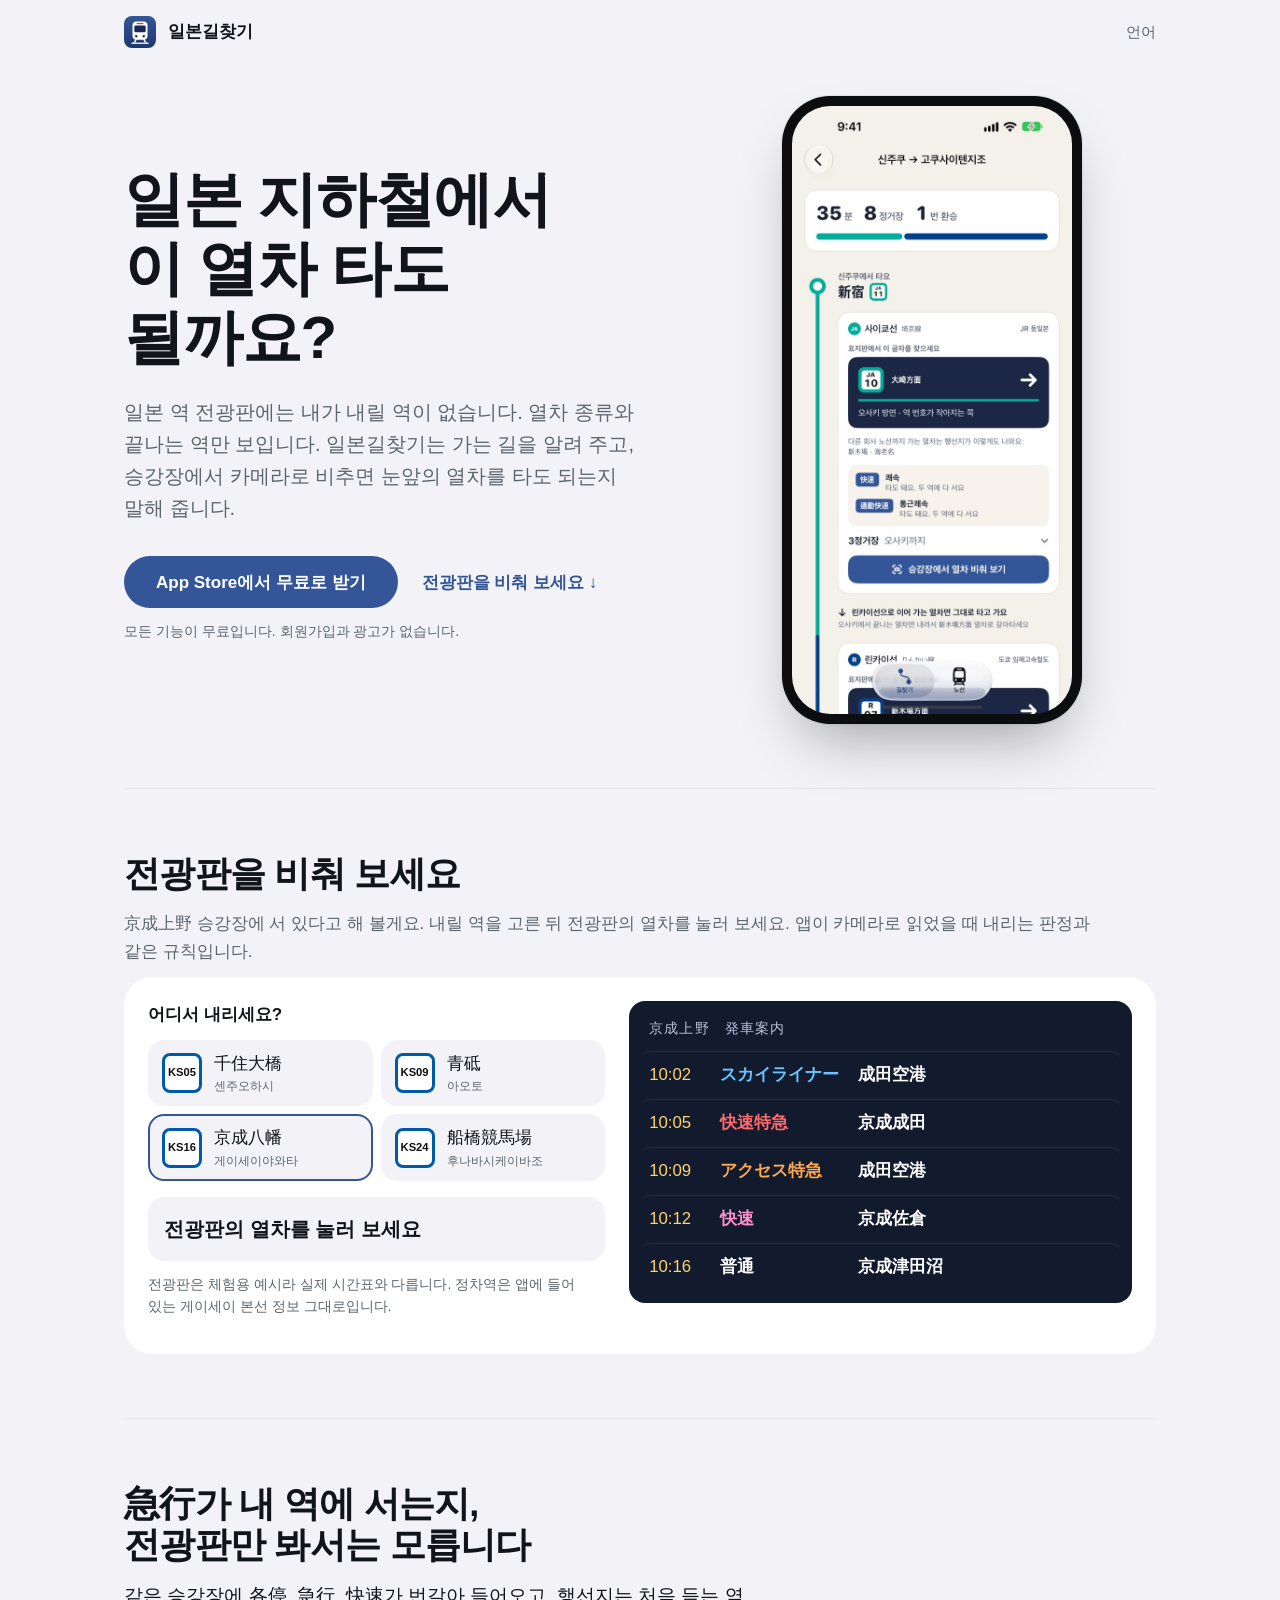
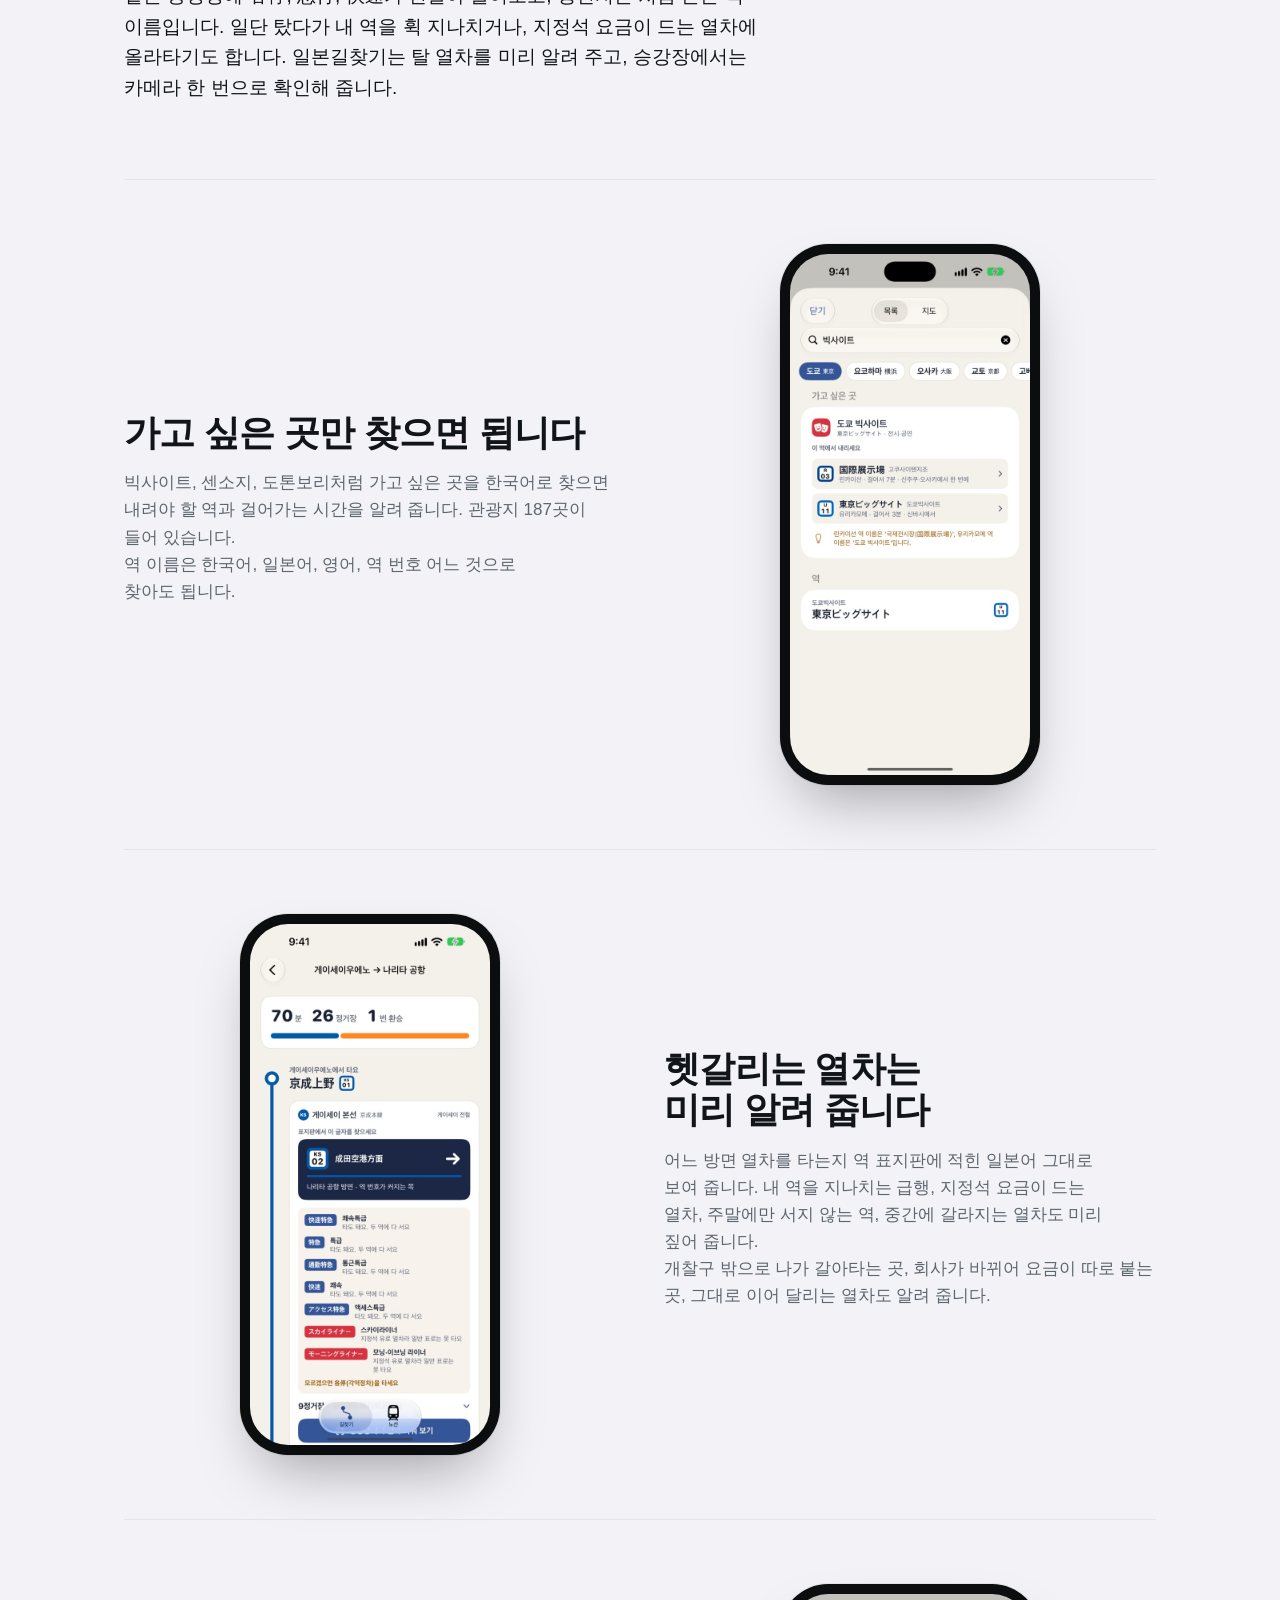
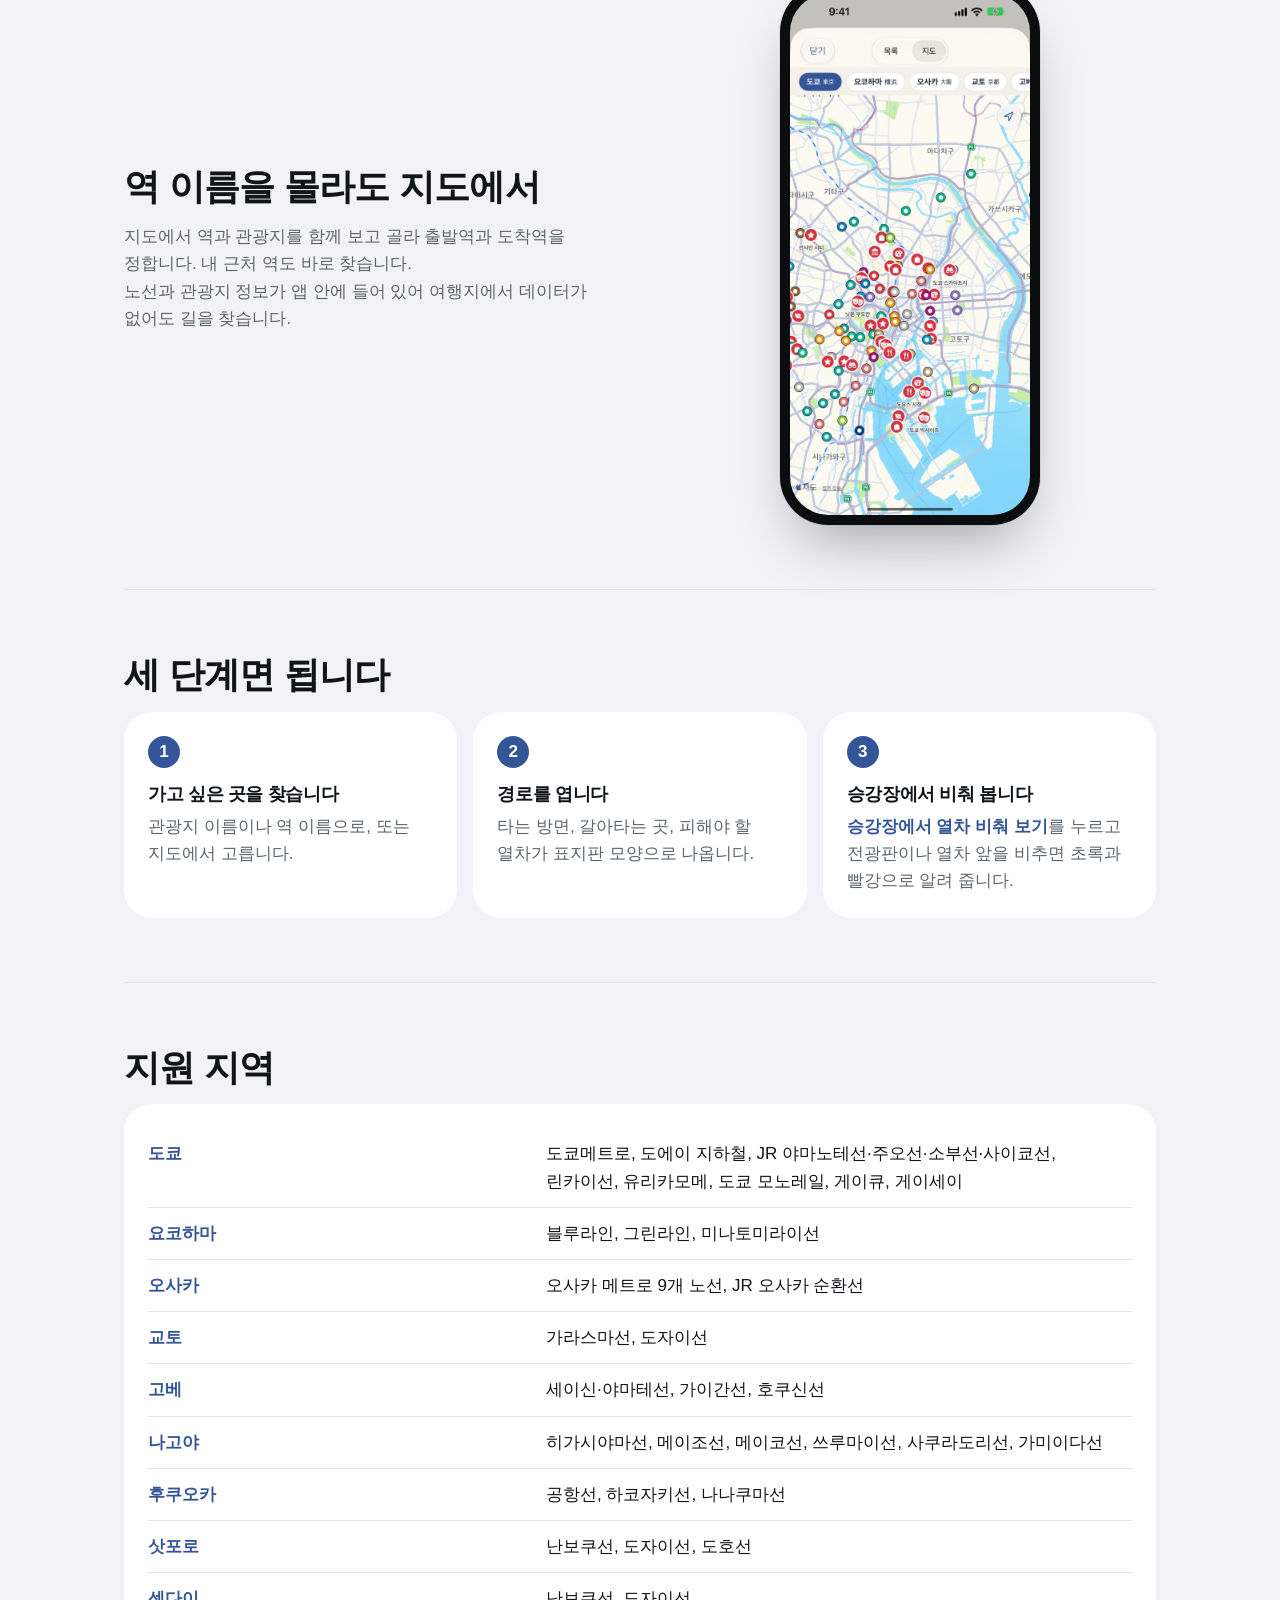
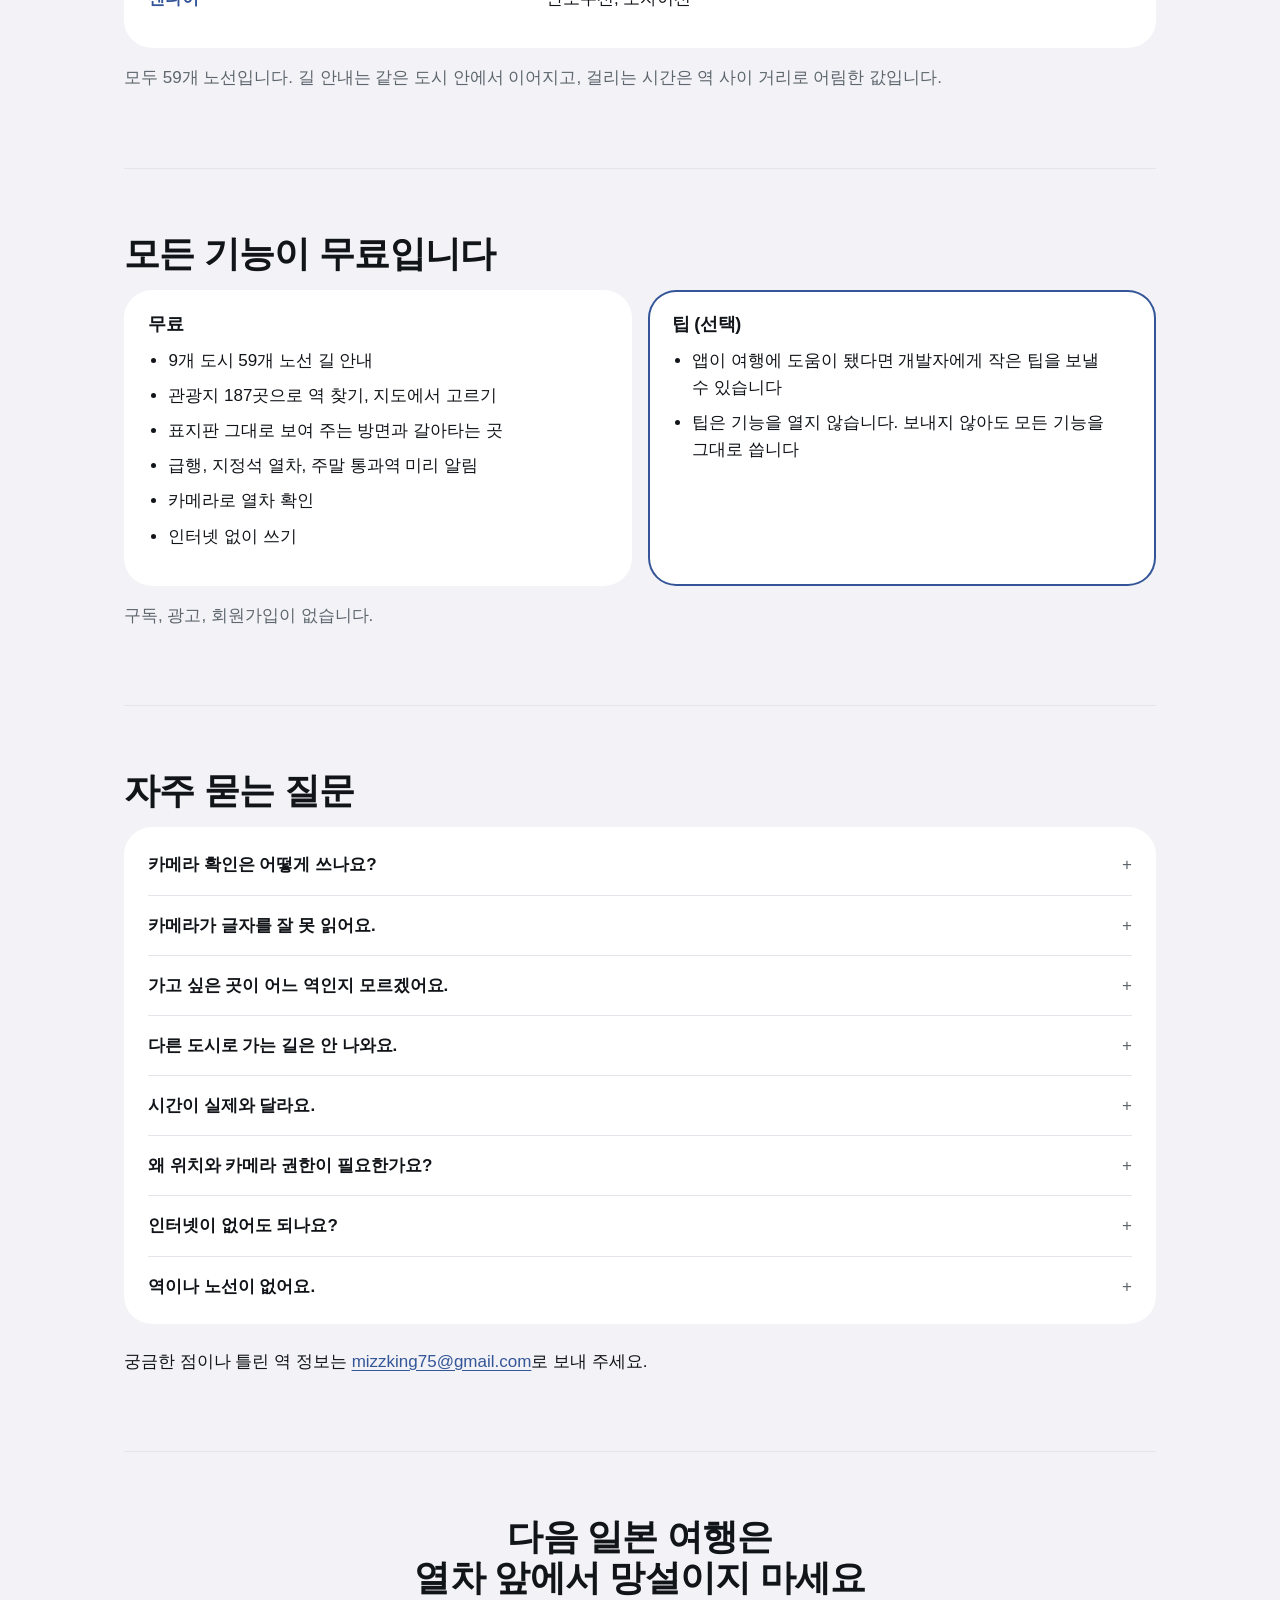
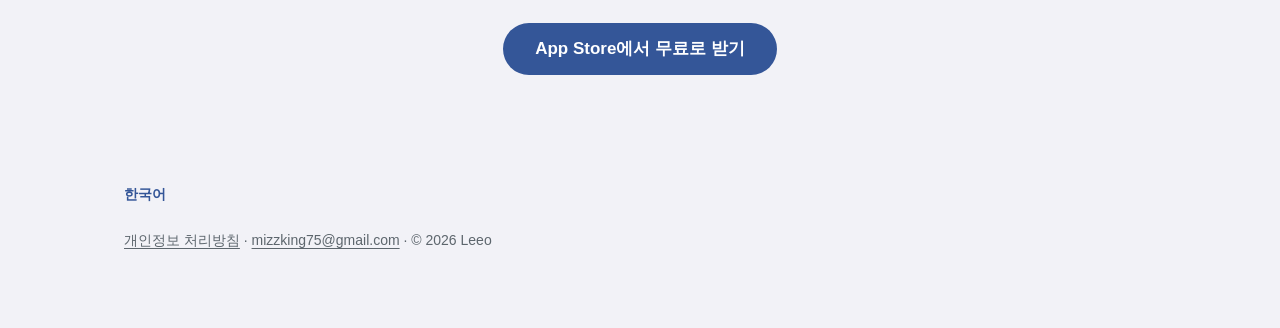
==== commit afd2c8d7: "docs(소개 페이지): 최신 공용 생성기로 다시 만듦, sitegen.css 와 가벼운 그림 Co-Authored-By: Claude Opus 5.5 <noreply@anthro" ====
--- a/docs/index.html
+++ b/docs/index.html
@@ -19,7 +19,7 @@
   <meta name="twitter:card" content="summary_large_image">
   <link rel="icon" href="icon.png">
   <link rel="apple-touch-icon" href="icon.png">
-  <link rel="stylesheet" href="site.css">
+  <link rel="stylesheet" href="sitegen.css">
   <link rel="stylesheet" href="demo.css">
   <style>:root{--accent:#345698}@media (prefers-color-scheme:dark){:root{--accent:#8FAEEE}}</style>
   <script>document.documentElement.classList.add("js")</script>
@@ -39,7 +39,7 @@
         <div class="actions"><a class="cta" href="https://apps.apple.com/app/id6827173470">App Store에서 무료로 받기</a><a class="try" href="#try">전광판을 비춰 보세요 ↓</a></div>
         <p class="muted small">모든 기능이 무료입니다. 회원가입과 광고가 없습니다.</p>
       </div>
-      <div class="phone"><img src="img/ko/route.jpg" alt="일본 지하철에서 이 열차 타도 될까요?" width="720" height="1564" decoding="async"></div>
+      <div class="phone"><img src="img/ko/route.jpg" alt="일본 지하철에서 이 열차 타도 될까요?" width="600" height="1303" decoding="async"></div>
     </section>
 
 
@@ -59,7 +59,7 @@
         <h2>가고 싶은 곳만 찾으면 됩니다</h2>
         <p>빅사이트, 센소지, 도톤보리처럼 가고 싶은 곳을 한국어로 찾으면 내려야 할 역과 걸어가는 시간을 알려 줍니다. 관광지 187곳이 들어 있습니다.<br>역 이름은 한국어, 일본어, 영어, 역 번호 어느 것으로 찾아도 됩니다.</p>
       </div>
-      <div class="phone"><img src="img/ko/place.jpg" alt="가고 싶은 곳만 찾으면 됩니다" width="720" height="1564" loading="lazy" decoding="async"></div>
+      <div class="phone"><img src="img/ko/place.jpg" alt="가고 싶은 곳만 찾으면 됩니다" width="600" height="1303" loading="lazy" decoding="async"></div>
     </section>
 
     <section class="feature reveal">
@@ -67,7 +67,7 @@
         <h2>헷갈리는 열차는 미리 알려 줍니다</h2>
         <p>어느 방면 열차를 타는지 역 표지판에 적힌 일본어 그대로 보여 줍니다. 내 역을 지나치는 급행, 지정석 요금이 드는 열차, 주말에만 서지 않는 역, 중간에 갈라지는 열차도 미리 짚어 줍니다.<br>개찰구 밖으로 나가 갈아타는 곳, 회사가 바뀌어 요금이 따로 붙는 곳, 그대로 이어 달리는 열차도 알려 줍니다.</p>
       </div>
-      <div class="phone"><img src="img/ko/express.jpg" alt="헷갈리는 열차는 미리 알려 줍니다" width="720" height="1564" loading="lazy" decoding="async"></div>
+      <div class="phone"><img src="img/ko/express.jpg" alt="헷갈리는 열차는 미리 알려 줍니다" width="600" height="1303" loading="lazy" decoding="async"></div>
     </section>
 
     <section class="feature reveal">
@@ -75,7 +75,7 @@
         <h2>역 이름을 몰라도 지도에서</h2>
         <p>지도에서 역과 관광지를 함께 보고 골라 출발역과 도착역을 정합니다. 내 근처 역도 바로 찾습니다.<br>노선과 관광지 정보가 앱 안에 들어 있어 여행지에서 데이터가 없어도 길을 찾습니다.</p>
       </div>
-      <div class="phone"><img src="img/ko/map.jpg" alt="역 이름을 몰라도 지도에서" width="720" height="1564" loading="lazy" decoding="async"></div>
+      <div class="phone"><img src="img/ko/map.jpg" alt="역 이름을 몰라도 지도에서" width="600" height="1303" loading="lazy" decoding="async"></div>
     </section>
 
     <section class="reveal">
--- a/docs/sitegen.css
+++ b/docs/sitegen.css
@@ -0,0 +1,157 @@
+/* 앱 소개 페이지 공용 디자인. sitegen.py 가 각 레포 docs/sitegen.css 로 복사한다(앱의 다른 css 와 이름이 겹치지 않게). 여기서만 고친다.
+   앱마다 다른 것은 --accent 하나(페이지 <style> 에서 넣는다). */
+
+:root {
+  --bg: #f2f2f7; --surface: #fff; --text: #111418; --muted: #5d666d; --line: #e3e5ea;
+  --on-accent: #fff;
+  --r-outer: 28px; --r-inner: 16px;          /* 안쪽 = 바깥 - 여백(12) */
+  --s1: 4px; --s2: 8px; --s3: 12px; --s4: 16px; --s5: 24px; --s6: 32px; --s7: 48px; --s8: 64px; --s9: 96px;
+  --ease: cubic-bezier(0.22, 1, 0.36, 1);
+  color-scheme: light dark;
+}
+@media (prefers-color-scheme: dark) {
+  :root { --bg: #0a0d0f; --surface: #141a1d; --text: #eef3f5; --muted: #93a0a6; --line: #232c30; --on-accent: #0a0d0f; }
+}
+
+* { box-sizing: border-box; }
+html { scroll-behavior: smooth; -webkit-text-size-adjust: 100%; }
+body {
+  margin: 0; background: var(--bg); color: var(--text);
+  font: 17px/1.6 -apple-system, BlinkMacSystemFont, "SF Pro Text", "Apple SD Gothic Neo", "Hiragino Sans",
+        "PingFang SC", "Segoe UI", Roboto, "Noto Sans", "Noto Sans KR", "Noto Sans JP", "Noto Sans SC", sans-serif;
+  -webkit-font-smoothing: antialiased;
+}
+:lang(ko) { word-break: keep-all; }
+:lang(ja) { word-break: auto-phrase; }   /* 일본어: 단어 가운데서 줄이 바뀌지 않게 (지원하는 브라우저만) */
+h1, h2, h3 { text-wrap: balance; margin: 0; line-height: 1.15; letter-spacing: -0.02em; }
+p, li, dd, summary { text-wrap: pretty; }
+h1 { font-size: clamp(2.25rem, 6vw, 3.75rem); font-weight: 700; }
+h2 { font-size: clamp(1.625rem, 3.6vw, 2.25rem); font-weight: 700; margin-bottom: var(--s4); }
+h3 { font-size: 1.125rem; font-weight: 600; }
+p { margin: 0 0 var(--s3); }
+a { color: var(--accent); text-underline-offset: 3px; }
+code { font: inherit; font-weight: 600; color: var(--accent); }
+.muted { color: var(--muted); }
+.small { font-size: 0.875rem; }
+
+/* 키보드 사용자: 본문 바로가기, 눈에 보이는 초점 */
+.skip { position: absolute; left: var(--s4); top: -100px; padding: var(--s2) var(--s4);
+        background: var(--surface); border-radius: var(--r-inner); z-index: 10; }
+.skip:focus { top: var(--s4); }
+:focus-visible { outline: 3px solid var(--accent); outline-offset: 3px; border-radius: 8px; }
+
+/* 위 막대 */
+.bar { display: flex; align-items: center; justify-content: space-between;
+       max-width: 1080px; margin: 0 auto; padding: var(--s4) var(--s5); }
+.brand { display: flex; align-items: center; gap: var(--s3); color: var(--text); text-decoration: none; font-weight: 600; }
+.brand img { border-radius: 8px; }
+.lang-link { color: var(--muted); text-decoration: none; font-size: 0.9375rem; }
+.lang-link:hover { color: var(--text); }
+
+main { max-width: 1080px; margin: 0 auto; padding: 0 var(--s5); }
+main > section { padding: var(--s8) 0; }
+main > section + section { border-top: 1px solid var(--line); }
+
+/* 첫 화면: 무엇을 해 주는지 + 받기 + 실제 화면 */
+.hero { display: grid; grid-template-columns: 1.2fr 1fr; gap: var(--s7); align-items: center; padding-top: var(--s6) !important; }
+.hero h1 { margin-bottom: var(--s5); max-width: 14em; }
+.lead { font-size: 1.25rem; color: var(--muted); max-width: 32em; margin-bottom: var(--s6); }
+
+.cta { display: inline-flex; align-items: center; min-height: 52px; padding: 0 var(--s6);
+       background: var(--accent); color: var(--on-accent); border-radius: 999px;
+       font-weight: 600; text-decoration: none; margin-bottom: var(--s3);
+       transition: transform .2s var(--ease), filter .2s var(--ease), box-shadow .2s var(--ease); }
+.cta:hover { filter: brightness(1.08); transform: translateY(-1px);
+             box-shadow: 0 8px 24px color-mix(in srgb, var(--accent) 35%, transparent); }
+.cta:active { transform: translateY(0) scale(.98); filter: brightness(.95); }
+
+.actions { display: flex; flex-wrap: wrap; align-items: center; gap: var(--s2) var(--s5); }
+.try { font-weight: 600; text-decoration: none; margin-bottom: var(--s3); }
+.try:hover { text-decoration: underline; }
+
+/* 아이폰 화면 */
+.phone { justify-self: center; width: min(300px, 72vw); padding: 10px; border-radius: 48px;
+         background: #0b0d0f; box-shadow: 0 30px 60px -20px rgb(0 0 0 / .35), 0 0 0 1px var(--line); }
+.phone img, .phone video { display: block; width: 100%; height: auto; border-radius: 38px; }
+.plain { justify-self: center; width: 100%; }
+.plain img, .plain video { display: block; width: 100%; height: auto; border-radius: var(--r-inner);
+                           box-shadow: 0 24px 48px -20px rgb(0 0 0 / .3), 0 0 0 1px var(--line); }
+
+/* 문제 */
+.problem > * { max-width: 40rem; }
+.problem p { font-size: 1.1875rem; }
+
+/* 좋아지는 점: 글과 화면을 번갈아 */
+.feature { display: grid; grid-template-columns: 1fr 1fr; gap: var(--s7); align-items: center; }
+.feature:nth-of-type(odd) .copy { order: 2; }
+.feature .phone { width: min(260px, 66vw); }
+.feature .plain { max-width: 520px; }
+.feature p { font-size: 1.0625rem; color: var(--muted); max-width: 30em; }
+
+/* 시작하기 */
+.card { background: var(--surface); border-radius: var(--r-outer); padding: var(--s5); }
+.steps { list-style: none; padding: 0; margin: 0; display: grid; grid-template-columns: repeat(3, 1fr); gap: var(--s4); }
+.steps .n { display: inline-grid; place-items: center; width: 32px; height: 32px; border-radius: 50%;
+            background: var(--accent); color: var(--on-accent); font-weight: 700; margin-bottom: var(--s4); }
+.steps h3 { margin-bottom: var(--s2); }
+.steps p { color: var(--muted); margin: 0; }
+
+/* 명령표 */
+.table dl { margin: 0; }
+.table div { display: grid; grid-template-columns: minmax(0, 22em) minmax(0, 1fr); gap: var(--s5);
+             padding: var(--s3) 0; border-bottom: 1px solid var(--line); }
+.table div:last-child { border-bottom: 0; }
+.table dt { font-weight: 600; color: var(--accent); }
+.table dd { margin: 0; }
+#commands .muted { margin-top: var(--s4); }
+
+/* 가격 */
+.plans { display: grid; grid-template-columns: 1fr 1fr; gap: var(--s4); margin-bottom: var(--s4); }
+.plan h3 { margin-bottom: var(--s3); }
+.plan ul { margin: 0 0 var(--s3); padding-left: 1.2em; }
+.plan li { margin-bottom: var(--s2); }
+.plan.pro { box-shadow: inset 0 0 0 2px var(--accent); }
+
+/* 자주 묻는 질문 */
+.faq { background: var(--surface); border-radius: var(--r-outer); padding: var(--s2) var(--s5); }
+details { border-bottom: 1px solid var(--line); }
+details:last-child { border-bottom: 0; }
+summary { cursor: pointer; list-style: none; padding: var(--s4) var(--s6) var(--s4) 0; font-weight: 600; position: relative; }
+summary::-webkit-details-marker { display: none; }
+summary::after { content: "+"; position: absolute; right: 0; top: var(--s4); color: var(--muted);
+                 font-weight: 400; transition: transform .25s var(--ease); }
+details[open] summary::after { transform: rotate(45deg); }
+summary:hover { color: var(--accent); }
+details p { color: var(--muted); padding-bottom: var(--s4); margin: 0; }
+.contact { margin-top: var(--s5); }
+
+/* 마지막 받기 */
+.closing { text-align: center; }
+.closing h2 { margin-bottom: var(--s5); }
+
+footer { max-width: 1080px; margin: 0 auto; padding: var(--s6) var(--s5) var(--s8); color: var(--muted); font-size: 0.875rem; }
+.langs { display: flex; flex-wrap: wrap; gap: var(--s2) var(--s4); margin-bottom: var(--s5); }
+.langs a { color: var(--muted); text-decoration: none; }
+.langs a:hover { color: var(--text); }
+.langs a[aria-current] { color: var(--accent); font-weight: 600; }
+footer a { color: inherit; }
+
+/* 스크롤하면 부드럽게 나타난다. 스크립트가 없거나 동작 줄이기를 켰으면 처음부터 보인다. */
+.js .reveal { opacity: 0; transform: translateY(24px); transition: opacity .8s var(--ease), transform .8s var(--ease); }
+.js .reveal.in { opacity: 1; transform: none; }
+@media (prefers-reduced-motion: reduce) {
+  html { scroll-behavior: auto; }
+  .js .reveal { opacity: 1; transform: none; transition: none; }
+  .cta { transition: none; }
+}
+
+@media (max-width: 760px) {
+  main { padding: 0 var(--s4); }
+  .bar, footer { padding-left: var(--s4); padding-right: var(--s4); }
+  main > section { padding: var(--s7) 0; }
+  .hero, .feature { grid-template-columns: 1fr; gap: var(--s6); }
+  .hero { text-align: left; }
+  .feature:nth-of-type(odd) .copy { order: 0; }
+  .steps, .plans { grid-template-columns: 1fr; }
+  .table div { grid-template-columns: 1fr; gap: var(--s1); }
+}
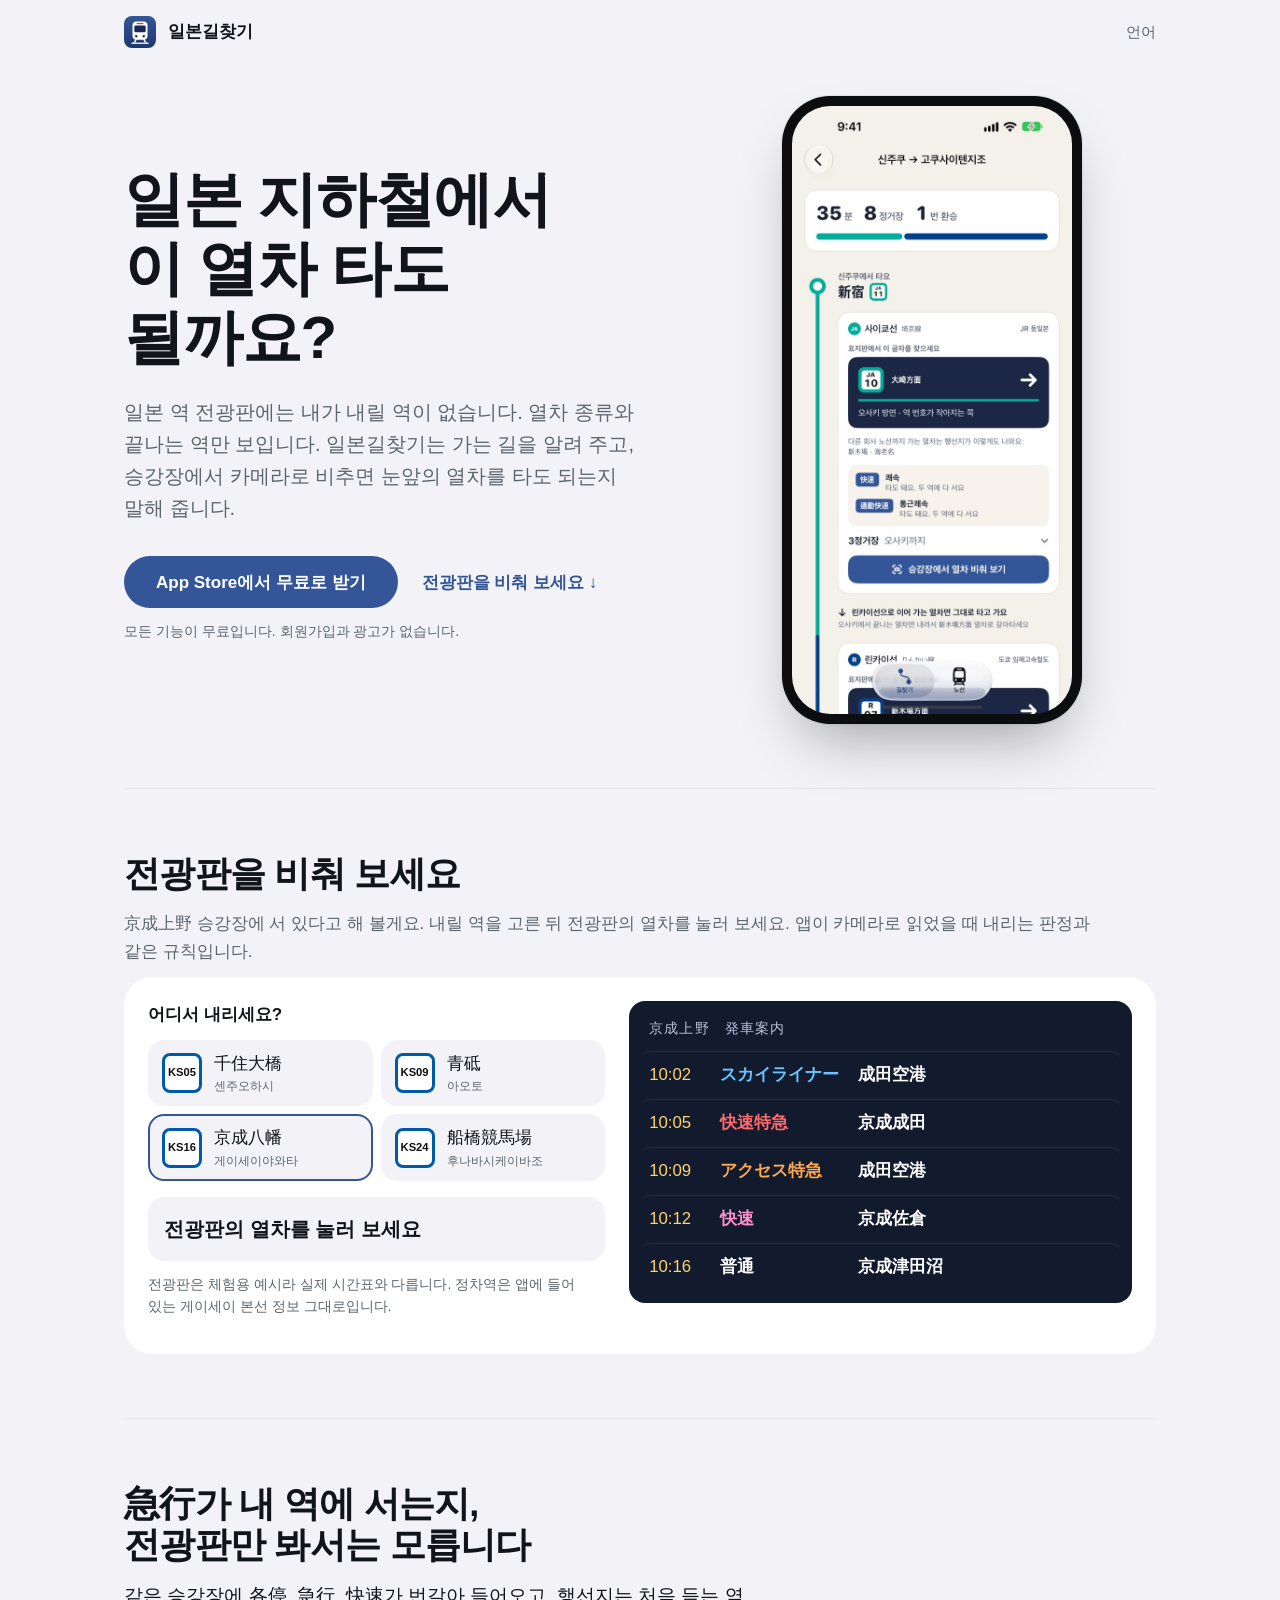
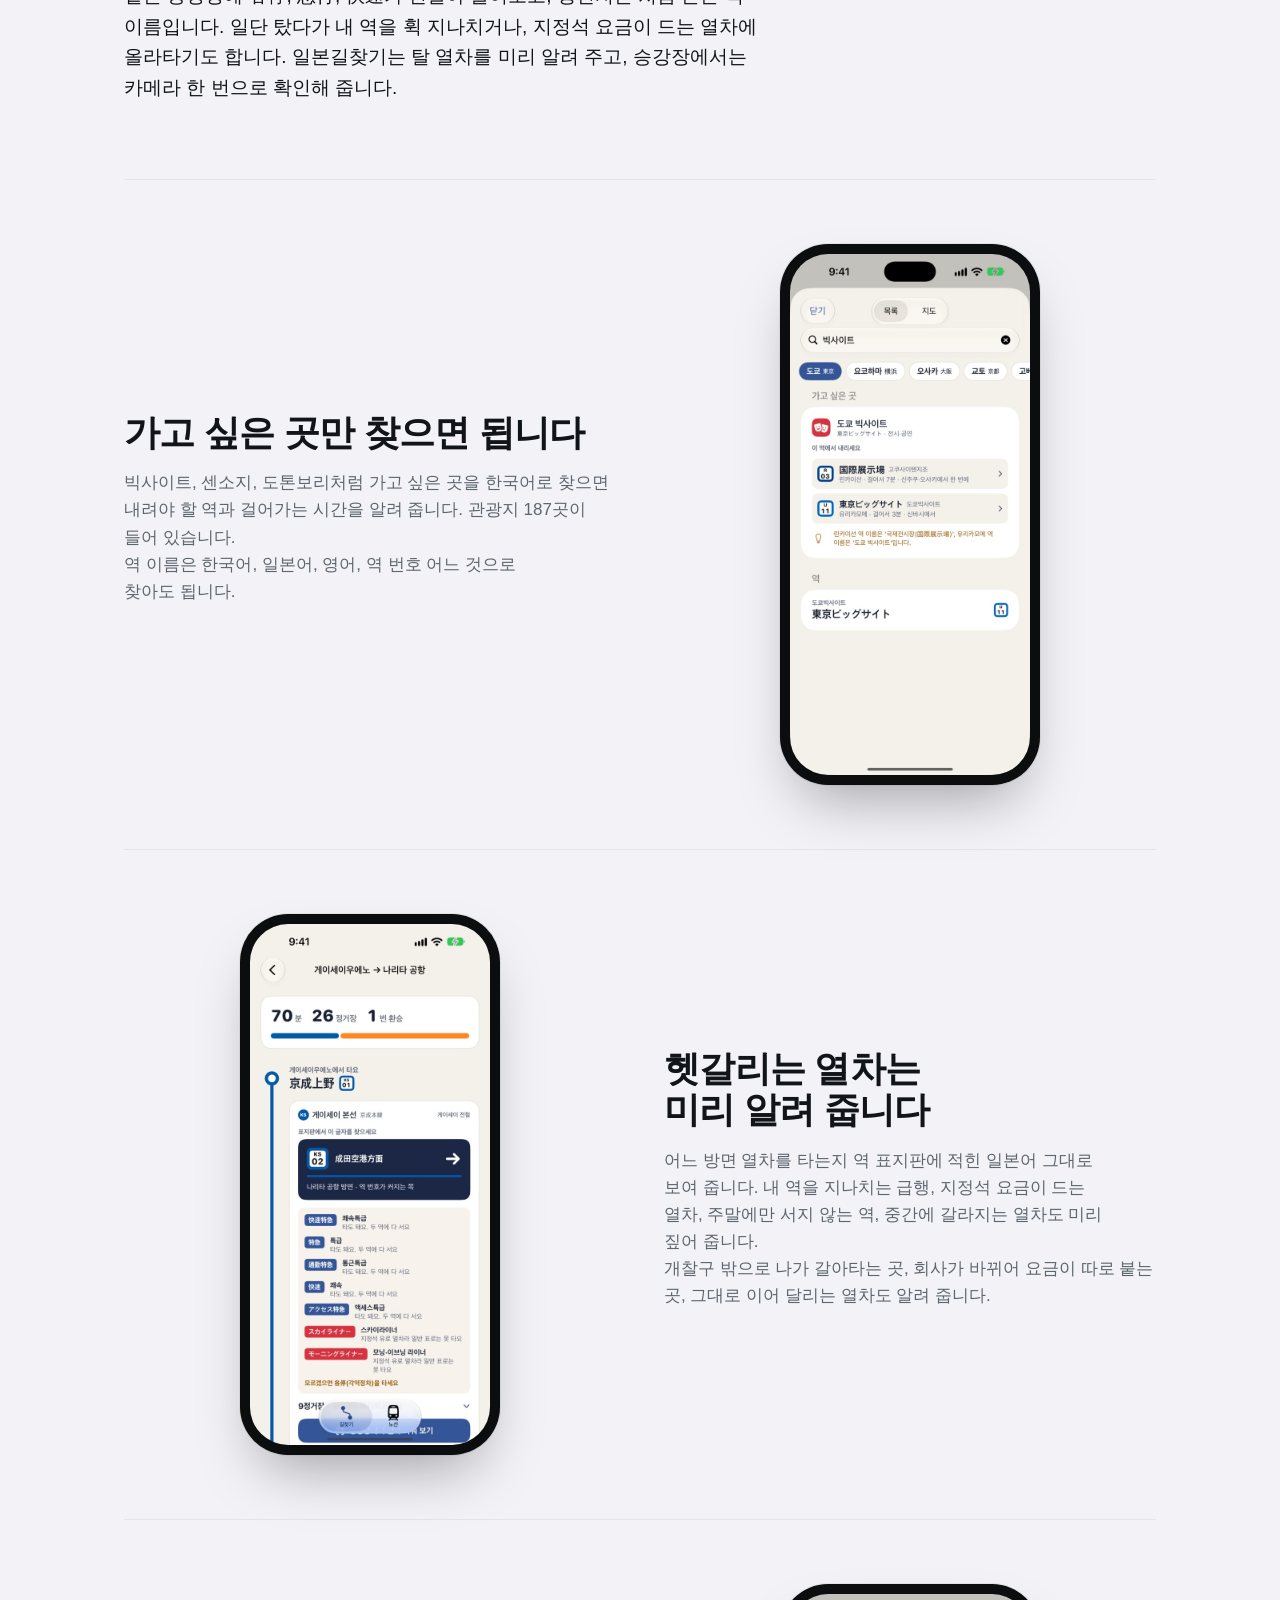
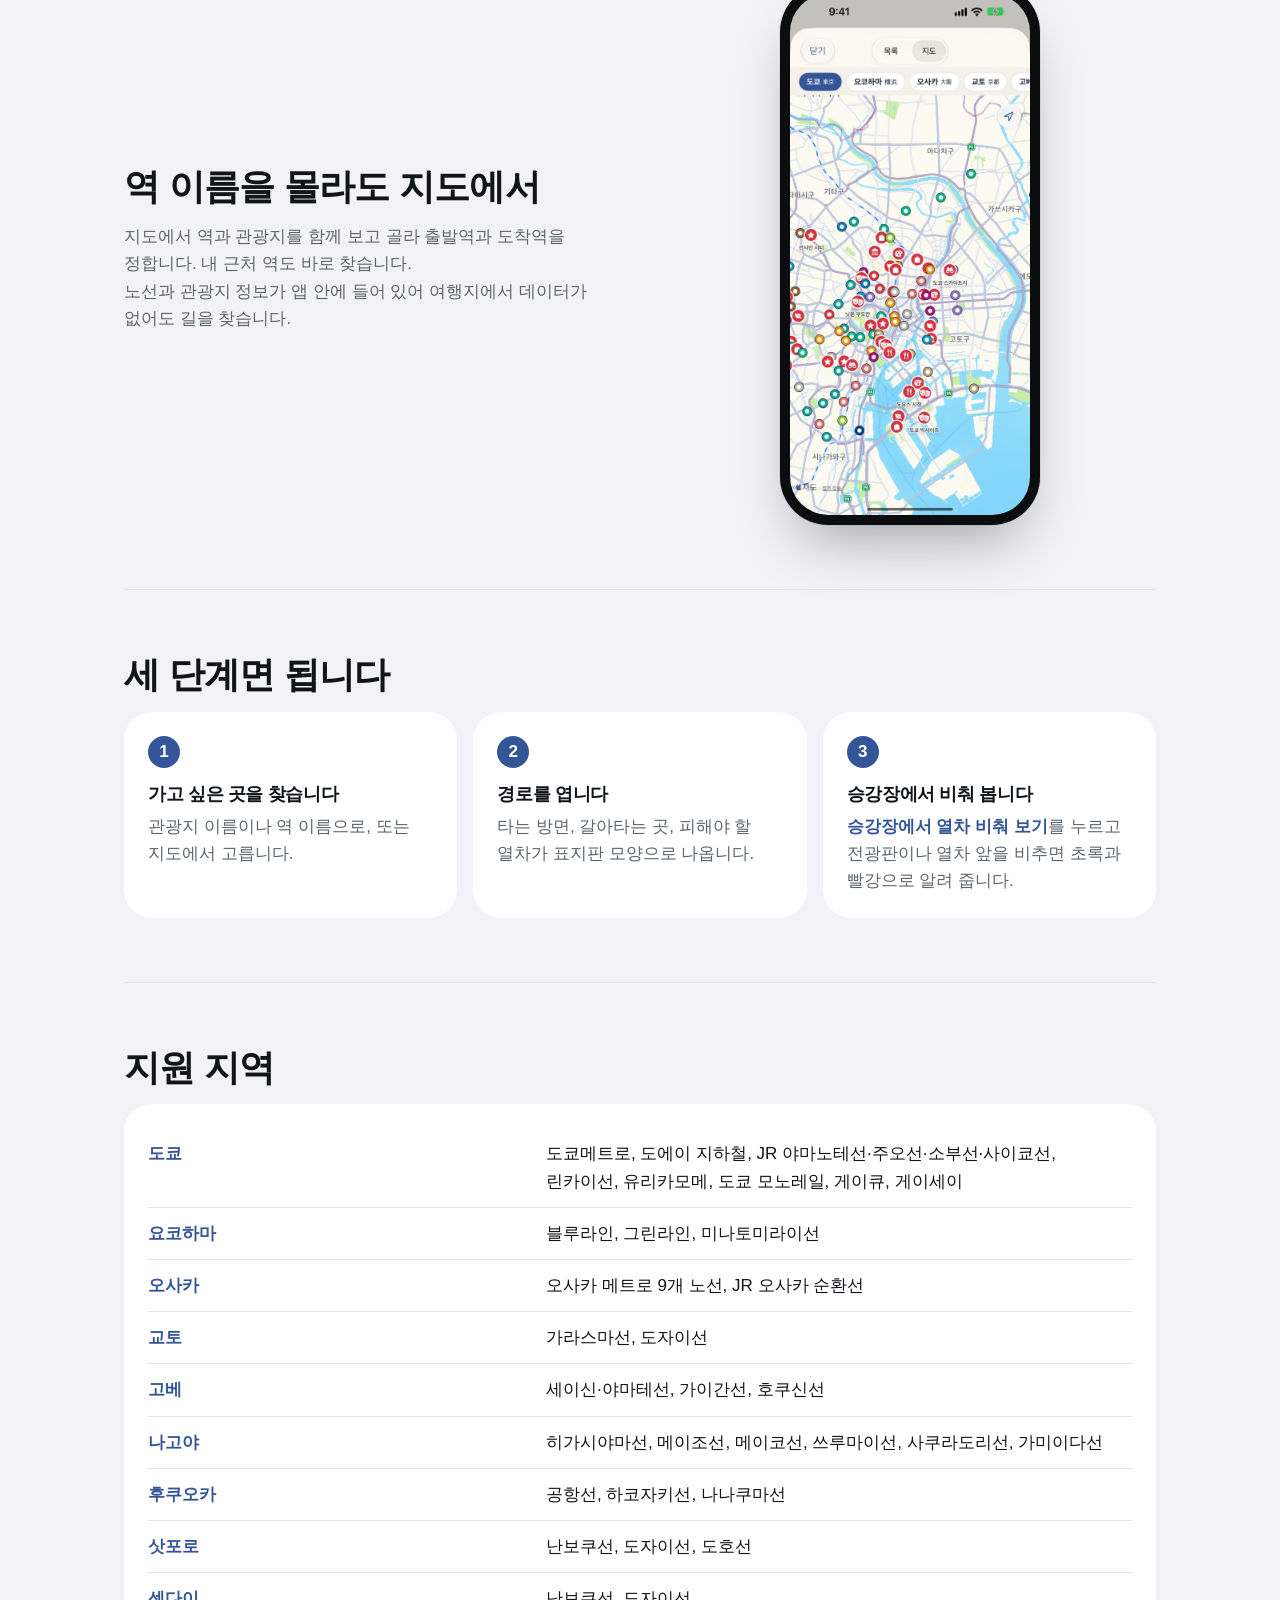
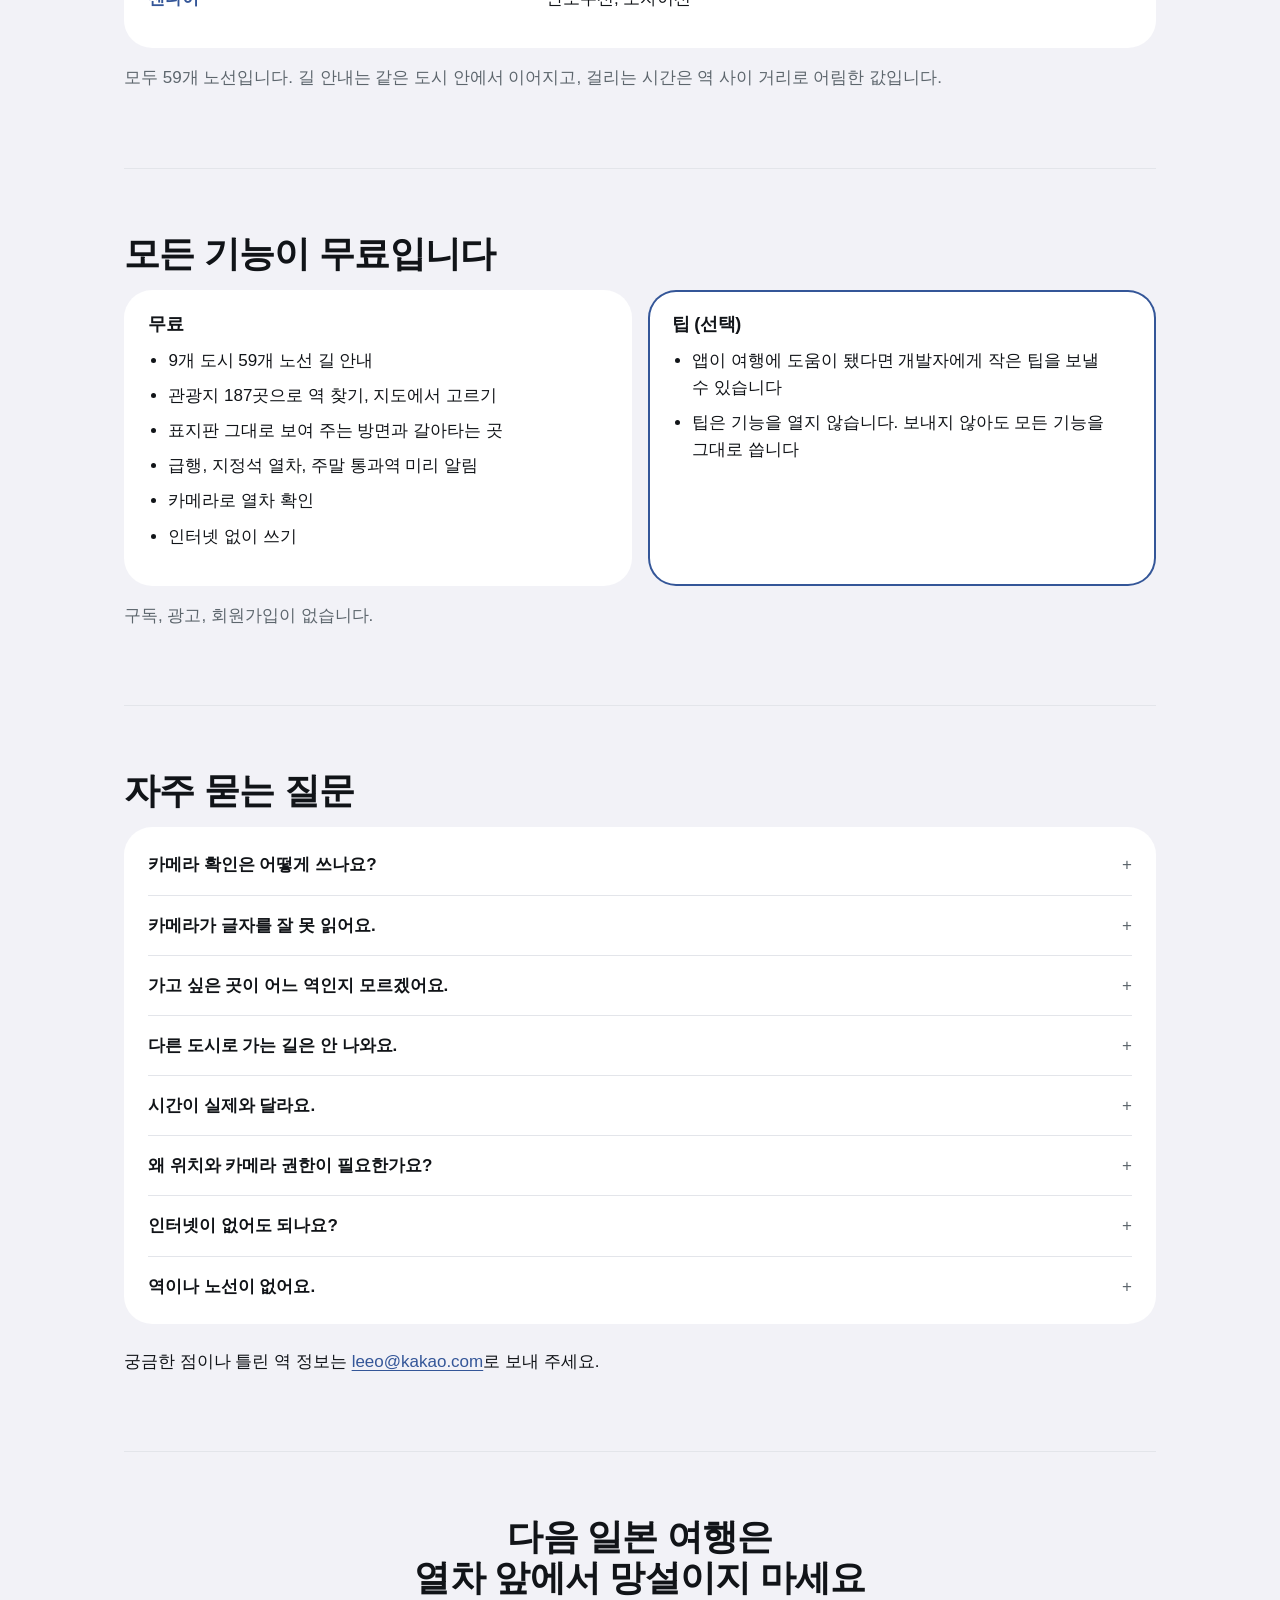
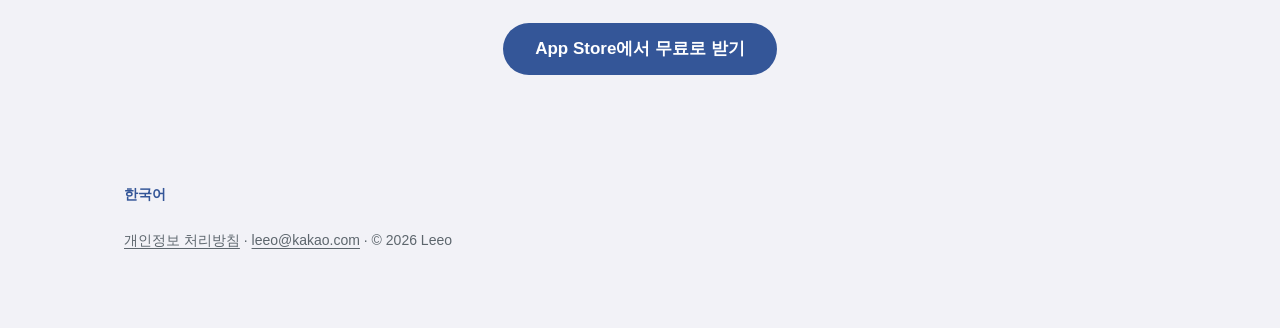
==== commit cda67303: "chore(문의): 문의 메일을 leeo@kakao.com 으로 통일 Co-Authored-By: Claude Opus 5.5 <noreply@anthropic.com>" ====
--- a/docs/index.html
+++ b/docs/index.html
@@ -23,6 +23,25 @@
   <link rel="stylesheet" href="demo.css">
   <style>:root{--accent:#345698}@media (prefers-color-scheme:dark){:root{--accent:#8FAEEE}}</style>
   <script>document.documentElement.classList.add("js")</script>
+  <script>(function () {
+    var P = {"ko": ""}, here = "ko", want;
+    try { want = localStorage.getItem("sitegen-lang"); } catch (e) {}
+    function match(tag) {
+      var t = (tag || "").toLowerCase(), b = t.split("-")[0], ks = Object.keys(P), i;
+      for (i = 0; i < ks.length; i++) if (ks[i].toLowerCase() === t) return ks[i];
+      if (b === "zh") return /hant|tw|hk|mo/.test(t) ? (P["zh-Hant"] !== undefined ? "zh-Hant" : null) : (P["zh-Hans"] !== undefined ? "zh-Hans" : null);
+      if (b === "no" || b === "nn") b = "nb";
+      if (P[b] !== undefined) return b;
+      for (i = 0; i < ks.length; i++) if (ks[i].toLowerCase().split("-")[0] === b) return ks[i];
+      return null;
+    }
+    if (!(want in P)) {
+      want = null;
+      var ls = navigator.languages || [navigator.language];
+      for (var i = 0; i < ls.length && !want; i++) want = match(ls[i]);
+    }
+    if (want && want !== here) location.replace(P[want] + location.hash);
+  })();</script>
 </head>
 <body>
   <a class="skip" href="#main">본문으로 건너뛰기</a>
@@ -121,7 +140,7 @@
 <details><summary>왜 위치와 카메라 권한이 필요한가요?</summary><p>위치는 내 근처 역을 찾을 때만, 카메라는 전광판과 열차 앞 표시를 읽을 때만 씁니다. 둘 다 기기 안에서만 쓰고 저장하거나 보내지 않습니다. 허용하지 않아도 역을 직접 골라 길 안내를 쓸 수 있습니다.</p></details>
 <details><summary>인터넷이 없어도 되나요?</summary><p>네. 노선과 관광지 정보가 앱 안에 들어 있어 길 찾기와 카메라 확인 모두 인터넷 없이 됩니다.</p></details>
 <details><summary>역이나 노선이 없어요.</summary><p>역 이름과 노선을 메일로 알려 주시면 다음 업데이트에 반영하겠습니다. 틀린 역 정보도 알려 주세요.</p></details></div>
-      <p class="contact">궁금한 점이나 틀린 역 정보는 <a href="mailto:mizzking75@gmail.com">mizzking75@gmail.com</a>로 보내 주세요.</p>
+      <p class="contact">궁금한 점이나 틀린 역 정보는 <a href="mailto:leeo@kakao.com">leeo@kakao.com</a>로 보내 주세요.</p>
     </section>
 
     <section class="closing reveal">
@@ -132,7 +151,7 @@
 
   <footer>
     <nav id="languages" class="langs" aria-label="언어"><a href="" hreflang="ko" lang="ko" aria-current="page">한국어</a></nav>
-    <p><a href="privacy.html">개인정보 처리방침</a> · <a href="mailto:mizzking75@gmail.com">mizzking75@gmail.com</a> · © 2026 Leeo</p>
+    <p><a href="privacy.html">개인정보 처리방침</a> · <a href="mailto:leeo@kakao.com">leeo@kakao.com</a> · © 2026 Leeo</p>
   </footer>
 
   <script>
@@ -140,6 +159,9 @@
       if (e.isIntersecting) { e.target.classList.add("in"); io.unobserve(e.target) }
     }), { rootMargin: "0px 0px -10% 0px" });
     document.querySelectorAll(".reveal").forEach(el => io.observe(el));
+    document.querySelectorAll(".langs a").forEach(a => a.addEventListener("click", () => {
+      try { localStorage.setItem("sitegen-lang", a.hreflang) } catch (e) {}
+    }));
   </script>
   <script src="demo.js"></script>
 </body>
